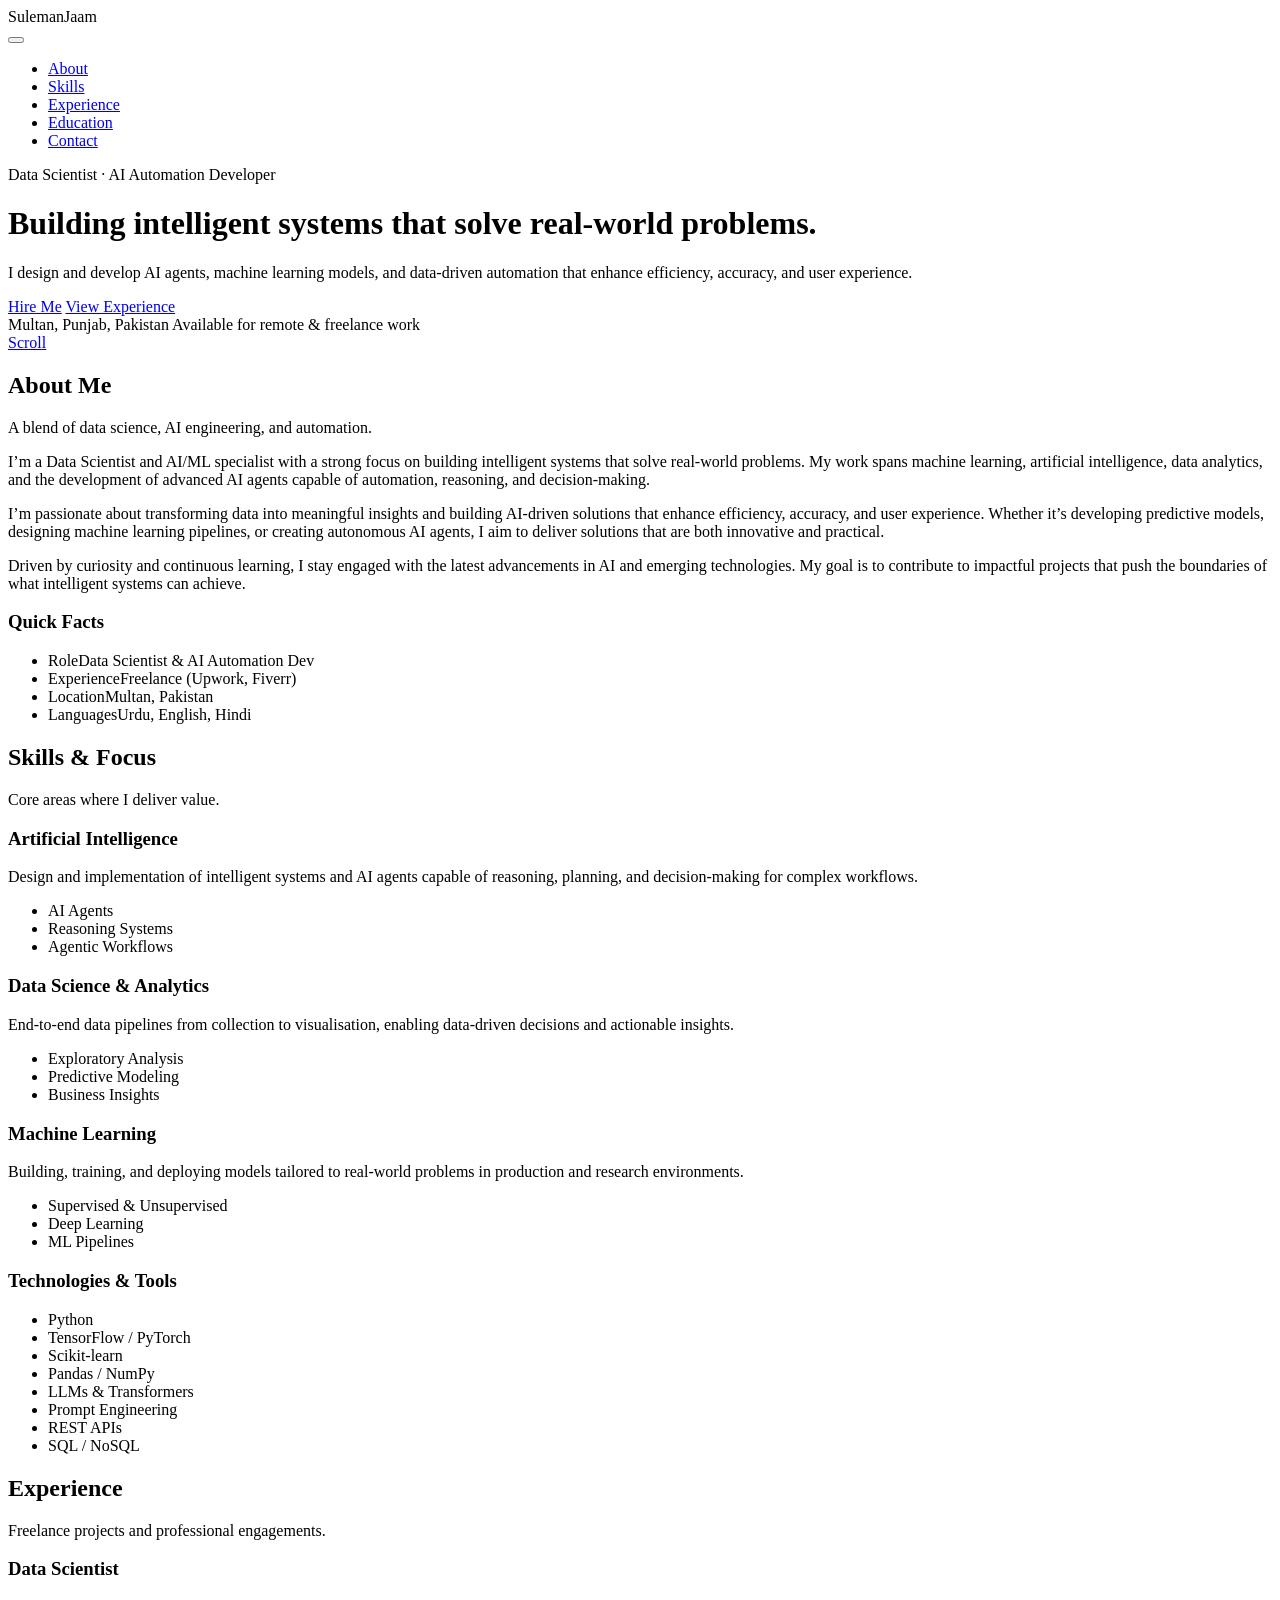
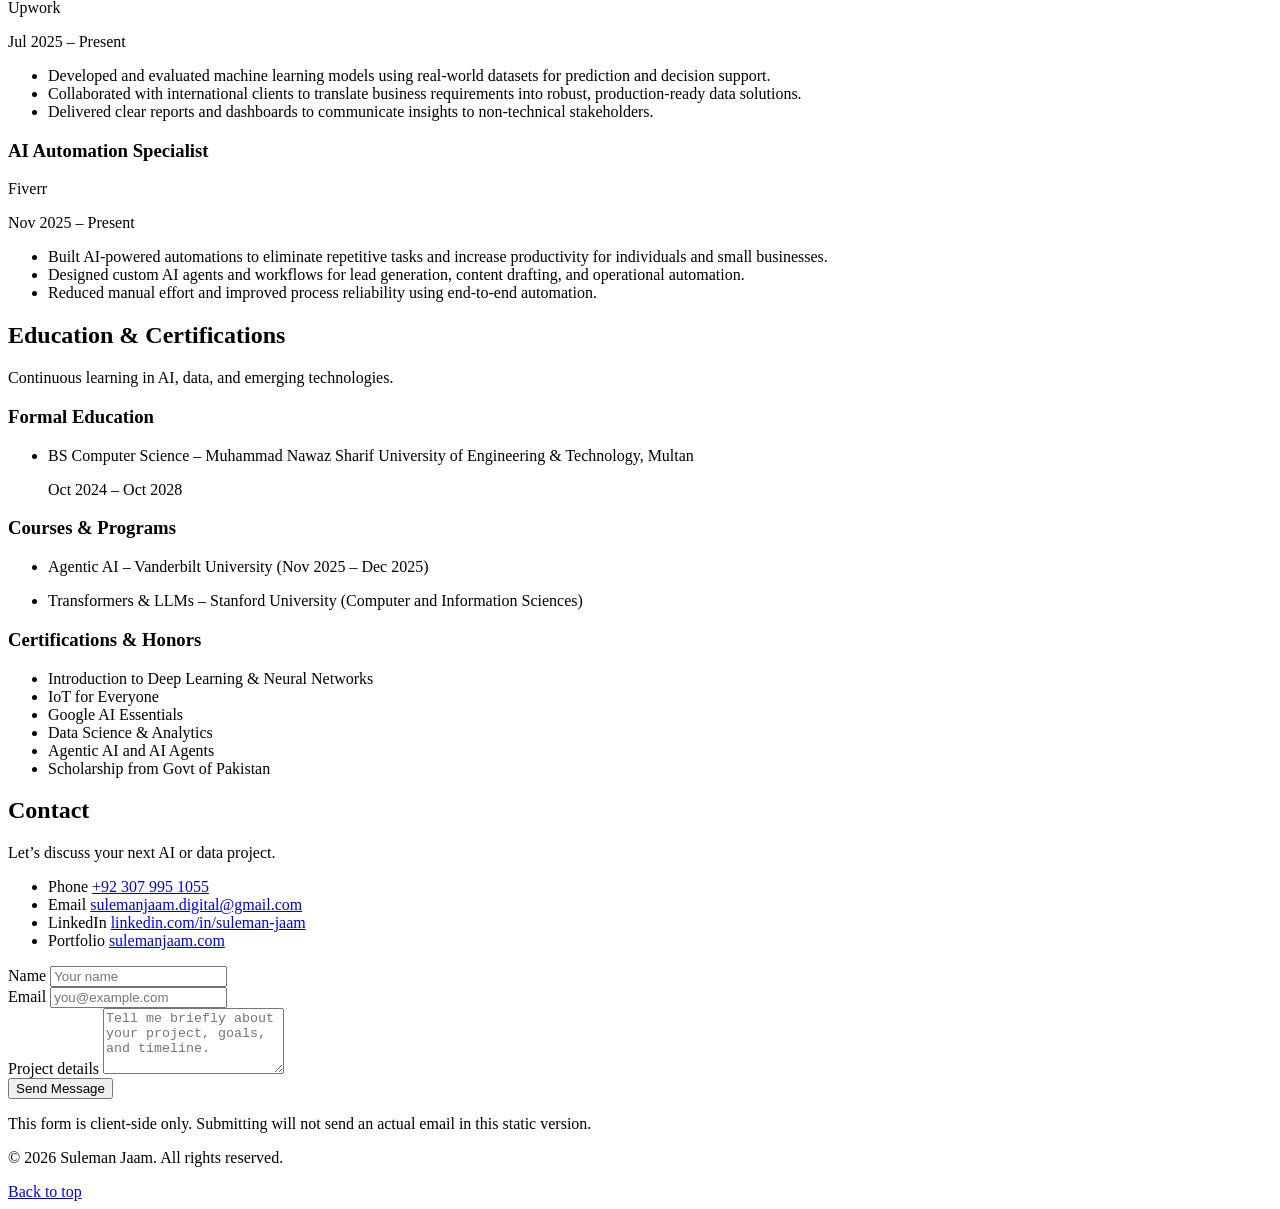
==== index.html @ c155a5aa "Add files via upload" ====
<!DOCTYPE html>
<html lang="en">
  <head>
    <meta charset="UTF-8" />
    <meta name="viewport" content="width=device-width, initial-scale=1" />
    <title>Suleman Jaam | Data Scientist & AI Automation Developer</title>
    <meta
      name="description"
      content="Portfolio of Suleman Jaam — Data Scientist and AI Automation Developer specialising in AI agents, machine learning, and data science solutions."
    />
    <link rel="stylesheet" href="style.css" />
  </head>
  <body>
    <header class="hero" id="top">
      <nav class="nav">
        <div class="nav__brand">Suleman<span>Jaam</span></div>
        <button class="nav__toggle" aria-label="Toggle navigation">
          <span></span>
          <span></span>
        </button>
        <ul class="nav__links">
          <li><a href="#about">About</a></li>
          <li><a href="#skills">Skills</a></li>
          <li><a href="#experience">Experience</a></li>
          <li><a href="#education">Education</a></li>
          <li><a href="#contact">Contact</a></li>
        </ul>
      </nav>
      <div class="hero__content">
        <div>
          <p class="hero__eyebrow">Data Scientist · AI Automation Developer</p>
          <h1>Building intelligent systems that solve real-world problems.</h1>
          <p class="hero__subtitle">
            I design and develop AI agents, machine learning models, and data-driven
            automation that enhance efficiency, accuracy, and user experience.
          </p>
          <div class="hero__actions">
            <a href="#contact" class="btn btn--primary">Hire Me</a>
            <a href="#experience" class="btn btn--ghost">View Experience</a>
          </div>
          <div class="hero__meta">
            <span>Multan, Punjab, Pakistan</span>
            <span>Available for remote & freelance work</span>
          </div>
        </div>
      </div>
      <a href="#about" class="hero__scroll">Scroll</a>
    </header>

    <main>
      <section id="about" class="section section--alt">
        <div class="section__header">
          <h2>About Me</h2>
          <p>A blend of data science, AI engineering, and automation.</p>
        </div>
        <div class="grid grid--2">
          <div>
            <p>
              I’m a Data Scientist and AI/ML specialist with a strong focus on building
              intelligent systems that solve real-world problems. My work spans machine
              learning, artificial intelligence, data analytics, and the development of
              advanced AI agents capable of automation, reasoning, and decision-making.
            </p>
            <p>
              I’m passionate about transforming data into meaningful insights and
              building AI-driven solutions that enhance efficiency, accuracy, and user
              experience. Whether it’s developing predictive models, designing machine
              learning pipelines, or creating autonomous AI agents, I aim to deliver
              solutions that are both innovative and practical.
            </p>
            <p>
              Driven by curiosity and continuous learning, I stay engaged with the latest
              advancements in AI and emerging technologies. My goal is to contribute to
              impactful projects that push the boundaries of what intelligent systems can
              achieve.
            </p>
          </div>
          <aside class="card card--stats">
            <h3>Quick Facts</h3>
            <ul>
              <li><span>Role</span><span>Data Scientist & AI Automation Dev</span></li>
              <li><span>Experience</span><span>Freelance (Upwork, Fiverr)</span></li>
              <li><span>Location</span><span>Multan, Pakistan</span></li>
              <li><span>Languages</span><span>Urdu, English, Hindi</span></li>
            </ul>
          </aside>
        </div>
      </section>

      <section id="skills" class="section">
        <div class="section__header">
          <h2>Skills & Focus</h2>
          <p>Core areas where I deliver value.</p>
        </div>
        <div class="grid grid--3">
          <article class="card">
            <h3>Artificial Intelligence</h3>
            <p>
              Design and implementation of intelligent systems and AI agents capable of
              reasoning, planning, and decision-making for complex workflows.
            </p>
            <ul class="pill-list">
              <li>AI Agents</li>
              <li>Reasoning Systems</li>
              <li>Agentic Workflows</li>
            </ul>
          </article>
          <article class="card">
            <h3>Data Science & Analytics</h3>
            <p>
              End-to-end data pipelines from collection to visualisation, enabling
              data-driven decisions and actionable insights.
            </p>
            <ul class="pill-list">
              <li>Exploratory Analysis</li>
              <li>Predictive Modeling</li>
              <li>Business Insights</li>
            </ul>
          </article>
          <article class="card">
            <h3>Machine Learning</h3>
            <p>
              Building, training, and deploying models tailored to real-world problems in
              production and research environments.
            </p>
            <ul class="pill-list">
              <li>Supervised & Unsupervised</li>
              <li>Deep Learning</li>
              <li>ML Pipelines</li>
            </ul>
          </article>
        </div>
        <div class="section__sub">
          <h3>Technologies & Tools</h3>
          <ul class="tag-list">
            <li>Python</li>
            <li>TensorFlow / PyTorch</li>
            <li>Scikit-learn</li>
            <li>Pandas / NumPy</li>
            <li>LLMs & Transformers</li>
            <li>Prompt Engineering</li>
            <li>REST APIs</li>
            <li>SQL / NoSQL</li>
          </ul>
        </div>
      </section>

      <section id="experience" class="section section--alt">
        <div class="section__header">
          <h2>Experience</h2>
          <p>Freelance projects and professional engagements.</p>
        </div>
        <div class="timeline">
          <article class="timeline__item">
            <div class="timeline__meta">
              <h3>Data Scientist</h3>
              <p class="timeline__company">Upwork</p>
              <p class="timeline__date">Jul 2025 – Present</p>
            </div>
            <div class="timeline__content">
              <ul>
                <li>
                  Developed and evaluated machine learning models using real-world
                  datasets for prediction and decision support.
                </li>
                <li>
                  Collaborated with international clients to translate business
                  requirements into robust, production-ready data solutions.
                </li>
                <li>
                  Delivered clear reports and dashboards to communicate insights to
                  non-technical stakeholders.
                </li>
              </ul>
            </div>
          </article>
          <article class="timeline__item">
            <div class="timeline__meta">
              <h3>AI Automation Specialist</h3>
              <p class="timeline__company">Fiverr</p>
              <p class="timeline__date">Nov 2025 – Present</p>
            </div>
            <div class="timeline__content">
              <ul>
                <li>
                  Built AI-powered automations to eliminate repetitive tasks and increase
                  productivity for individuals and small businesses.
                </li>
                <li>
                  Designed custom AI agents and workflows for lead generation, content
                  drafting, and operational automation.
                </li>
                <li>
                  Reduced manual effort and improved process reliability using end-to-end
                  automation.
                </li>
              </ul>
            </div>
          </article>
        </div>
      </section>

      <section id="education" class="section">
        <div class="section__header">
          <h2>Education & Certifications</h2>
          <p>Continuous learning in AI, data, and emerging technologies.</p>
        </div>
        <div class="grid grid--2">
          <div>
            <h3>Formal Education</h3>
            <ul class="timeline timeline--simple">
              <li>
                <div class="timeline__meta">
                  <p class="timeline__title">
                    BS Computer Science – Muhammad Nawaz Sharif University of
                    Engineering & Technology, Multan
                  </p>
                  <p class="timeline__date">Oct 2024 – Oct 2028</p>
                </div>
              </li>
            </ul>
          </div>
          <div>
            <h3>Courses & Programs</h3>
            <ul class="timeline timeline--simple">
              <li>
                <div class="timeline__meta">
                  <p class="timeline__title">
                    Agentic AI – Vanderbilt University (Nov 2025 – Dec 2025)
                  </p>
                </div>
              </li>
              <li>
                <div class="timeline__meta">
                  <p class="timeline__title">
                    Transformers & LLMs – Stanford University (Computer and Information
                    Sciences)
                  </p>
                </div>
              </li>
            </ul>
          </div>
        </div>
        <div class="section__sub">
          <h3>Certifications & Honors</h3>
          <ul class="badge-list">
            <li>Introduction to Deep Learning & Neural Networks</li>
            <li>IoT for Everyone</li>
            <li>Google AI Essentials</li>
            <li>Data Science & Analytics</li>
            <li>Agentic AI and AI Agents</li>
            <li>Scholarship from Govt of Pakistan</li>
          </ul>
        </div>
      </section>

      <section id="contact" class="section section--alt">
        <div class="section__header">
          <h2>Contact</h2>
          <p>Let’s discuss your next AI or data project.</p>
        </div>
        <div class="grid grid--2 contact">
          <div>
            <ul class="contact__list">
              <li>
                <span>Phone</span>
                <a href="tel:+923079951055">+92 307 995 1055</a>
              </li>
              <li>
                <span>Email</span>
                <a href="mailto:sulemanjaam.digital@gmail.com"
                  >sulemanjaam.digital@gmail.com</a
                >
              </li>
              <li>
                <span>LinkedIn</span>
                <a
                  href="https://www.linkedin.com/in/suleman-jaam"
                  target="_blank"
                  rel="noreferrer"
                  >linkedin.com/in/suleman-jaam</a
                >
              </li>
              <li>
                <span>Portfolio</span>
                <a
                  href="https://sulemanjaam.com"
                  target="_blank"
                  rel="noreferrer"
                  >sulemanjaam.com</a
                >
              </li>
            </ul>
          </div>
          <form class="contact__form" id="contact-form">
            <div class="field">
              <label for="name">Name</label>
              <input id="name" name="name" type="text" placeholder="Your name" required />
            </div>
            <div class="field">
              <label for="email">Email</label>
              <input
                id="email"
                name="email"
                type="email"
                placeholder="you@example.com"
                required
              />
            </div>
            <div class="field">
              <label for="message">Project details</label>
              <textarea
                id="message"
                name="message"
                rows="4"
                placeholder="Tell me briefly about your project, goals, and timeline."
                required
              ></textarea>
            </div>
            <button type="submit" class="btn btn--primary btn--full">
              Send Message
            </button>
            <p class="form__note">
              This form is client-side only. Submitting will not send an actual email in
              this static version.
            </p>
            <p class="form__status" id="form-status" aria-live="polite"></p>
          </form>
        </div>
      </section>
    </main>

    <footer class="footer">
      <p>© <span id="year"></span> Suleman Jaam. All rights reserved.</p>
      <a href="#top">Back to top</a>
    </footer>

    <script src="script.js"></script>
  </body>
</html>
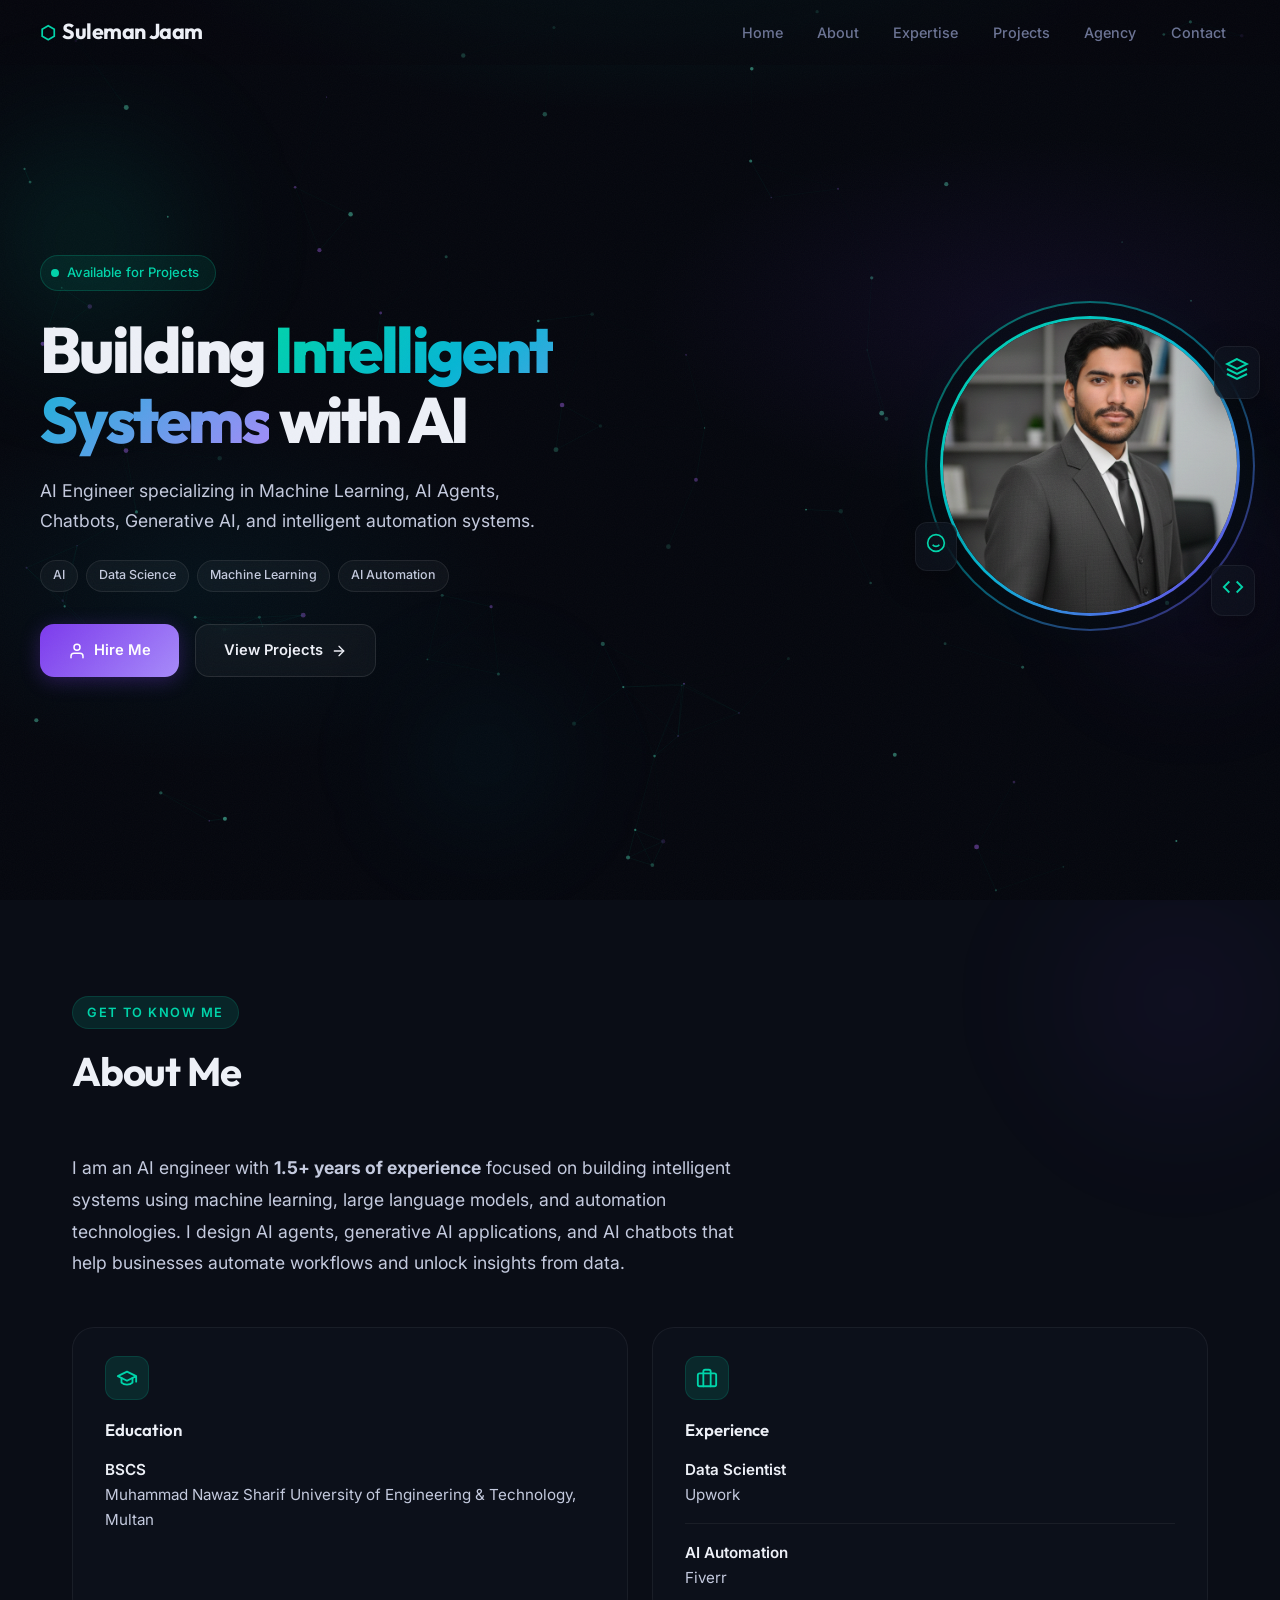
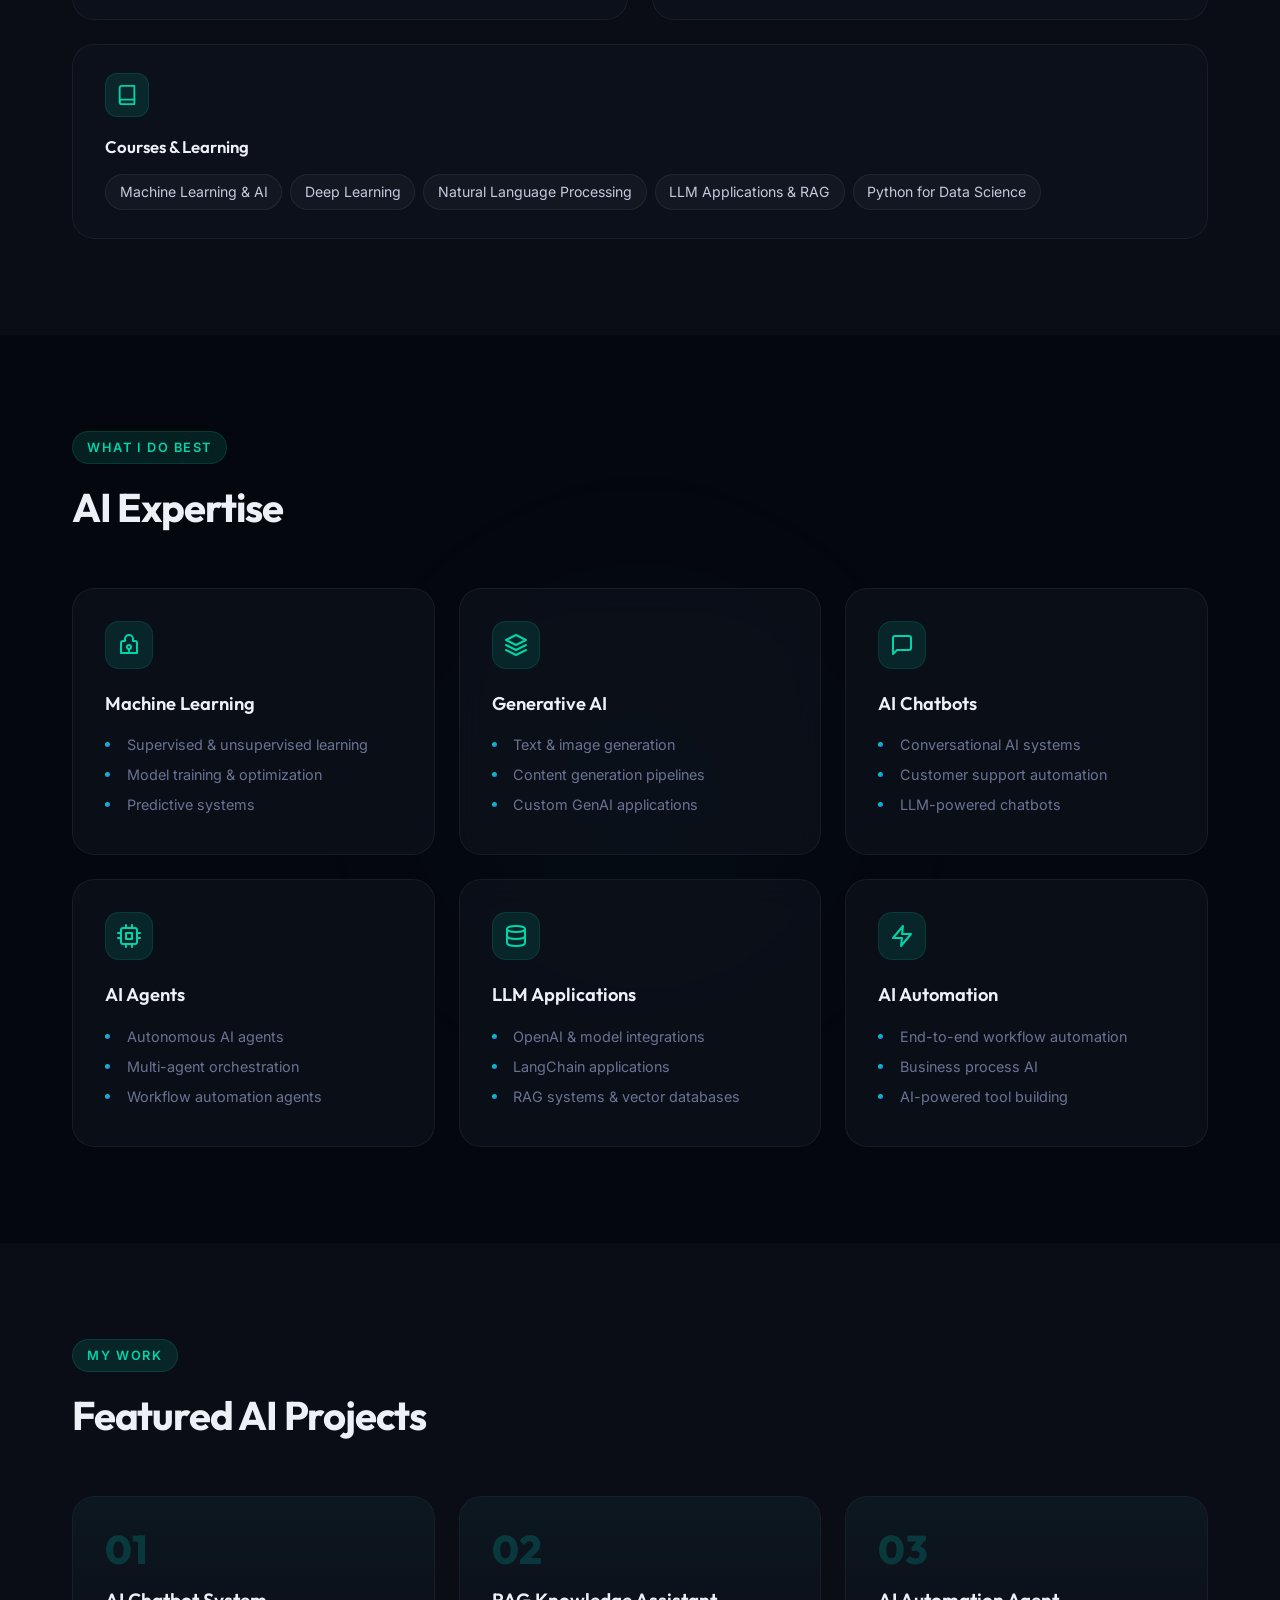
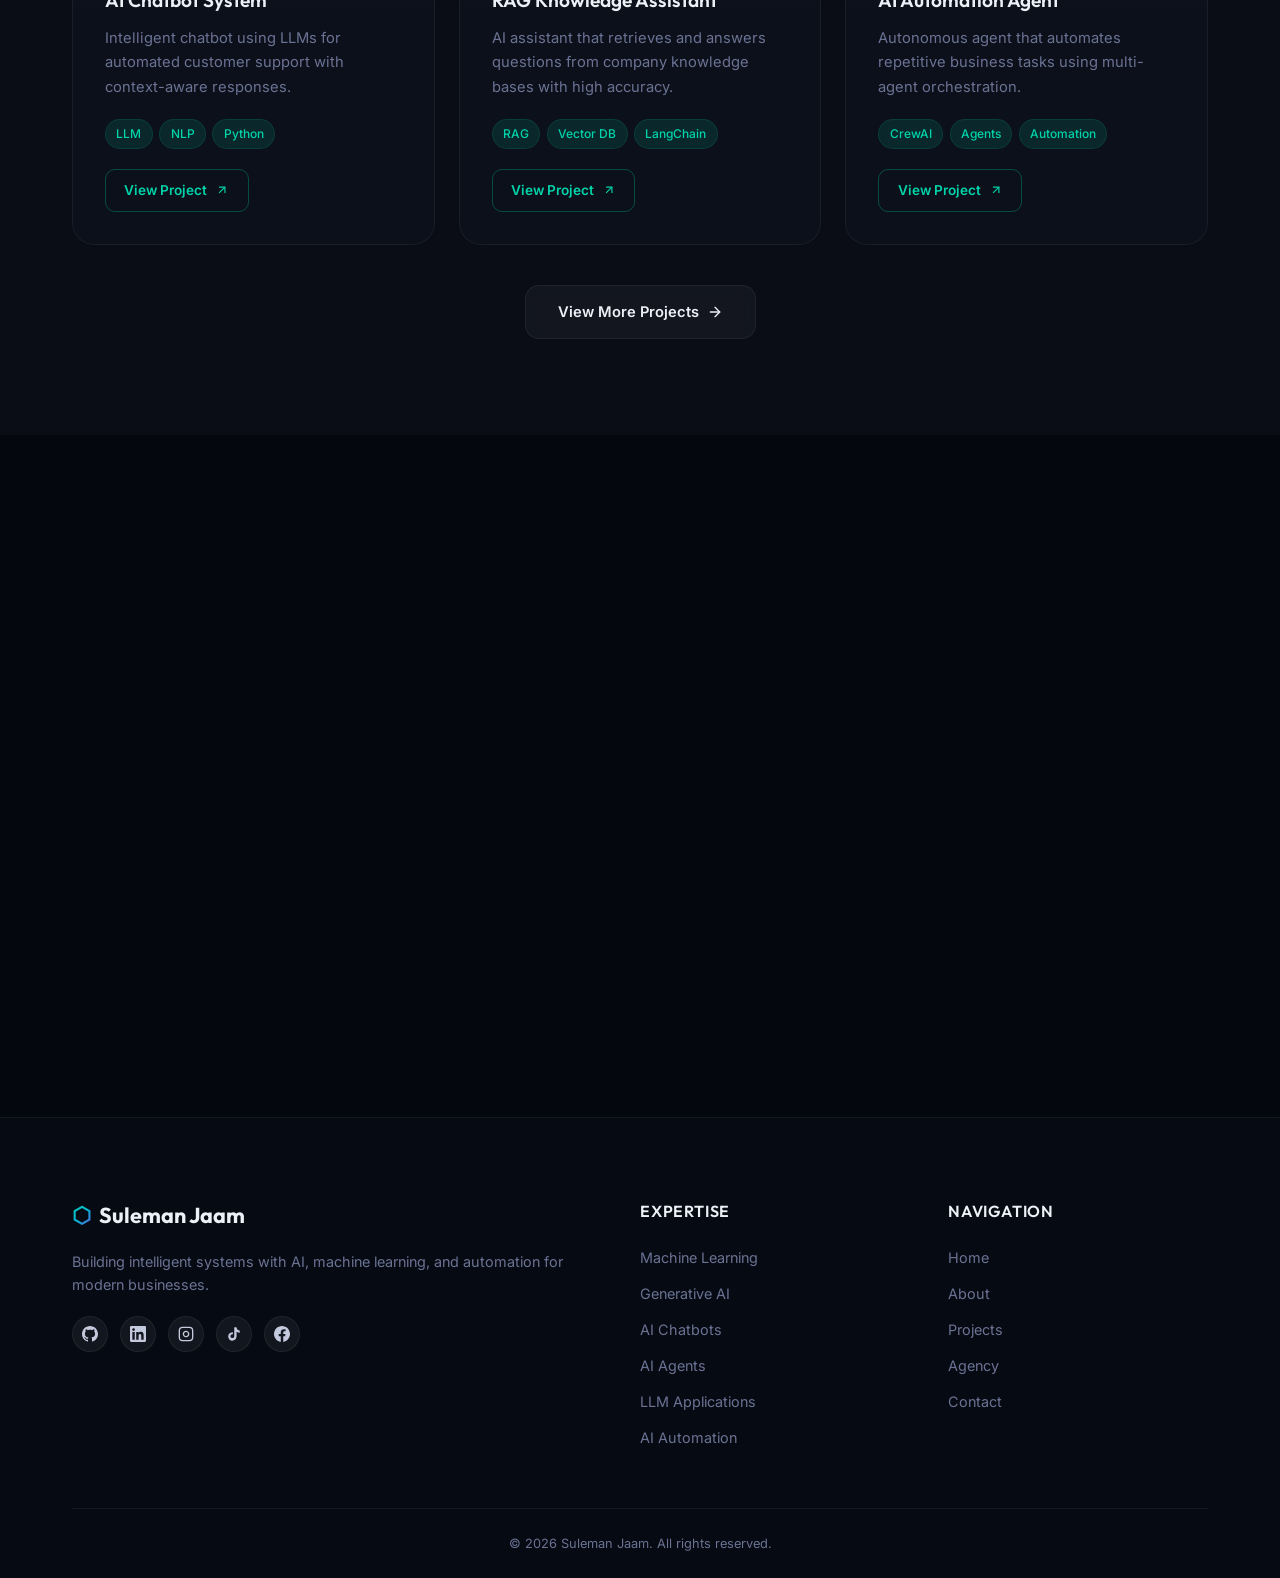
==== commit 207d2bc8: "Replace old repo code with new portfolio project" ====
--- a/index.html
+++ b/index.html
@@ -1,341 +1,514 @@
-<!DOCTYPE html>
-<html lang="en">
-  <head>
-    <meta charset="UTF-8" />
-    <meta name="viewport" content="width=device-width, initial-scale=1" />
-    <title>Suleman Jaam | Data Scientist & AI Automation Developer</title>
-    <meta
-      name="description"
-      content="Portfolio of Suleman Jaam — Data Scientist and AI Automation Developer specialising in AI agents, machine learning, and data science solutions."
-    />
-    <link rel="stylesheet" href="style.css" />
-  </head>
-  <body>
-    <header class="hero" id="top">
-      <nav class="nav">
-        <div class="nav__brand">Suleman<span>Jaam</span></div>
-        <button class="nav__toggle" aria-label="Toggle navigation">
-          <span></span>
-          <span></span>
-        </button>
-        <ul class="nav__links">
-          <li><a href="#about">About</a></li>
-          <li><a href="#skills">Skills</a></li>
-          <li><a href="#experience">Experience</a></li>
-          <li><a href="#education">Education</a></li>
-          <li><a href="#contact">Contact</a></li>
-        </ul>
-      </nav>
-      <div class="hero__content">
-        <div>
-          <p class="hero__eyebrow">Data Scientist · AI Automation Developer</p>
-          <h1>Building intelligent systems that solve real-world problems.</h1>
-          <p class="hero__subtitle">
-            I design and develop AI agents, machine learning models, and data-driven
-            automation that enhance efficiency, accuracy, and user experience.
-          </p>
-          <div class="hero__actions">
-            <a href="#contact" class="btn btn--primary">Hire Me</a>
-            <a href="#experience" class="btn btn--ghost">View Experience</a>
-          </div>
-          <div class="hero__meta">
-            <span>Multan, Punjab, Pakistan</span>
-            <span>Available for remote & freelance work</span>
-          </div>
-        </div>
-      </div>
-      <a href="#about" class="hero__scroll">Scroll</a>
-    </header>
-
-    <main>
-      <section id="about" class="section section--alt">
-        <div class="section__header">
-          <h2>About Me</h2>
-          <p>A blend of data science, AI engineering, and automation.</p>
-        </div>
-        <div class="grid grid--2">
-          <div>
-            <p>
-              I’m a Data Scientist and AI/ML specialist with a strong focus on building
-              intelligent systems that solve real-world problems. My work spans machine
-              learning, artificial intelligence, data analytics, and the development of
-              advanced AI agents capable of automation, reasoning, and decision-making.
-            </p>
-            <p>
-              I’m passionate about transforming data into meaningful insights and
-              building AI-driven solutions that enhance efficiency, accuracy, and user
-              experience. Whether it’s developing predictive models, designing machine
-              learning pipelines, or creating autonomous AI agents, I aim to deliver
-              solutions that are both innovative and practical.
-            </p>
-            <p>
-              Driven by curiosity and continuous learning, I stay engaged with the latest
-              advancements in AI and emerging technologies. My goal is to contribute to
-              impactful projects that push the boundaries of what intelligent systems can
-              achieve.
-            </p>
-          </div>
-          <aside class="card card--stats">
-            <h3>Quick Facts</h3>
-            <ul>
-              <li><span>Role</span><span>Data Scientist & AI Automation Dev</span></li>
-              <li><span>Experience</span><span>Freelance (Upwork, Fiverr)</span></li>
-              <li><span>Location</span><span>Multan, Pakistan</span></li>
-              <li><span>Languages</span><span>Urdu, English, Hindi</span></li>
-            </ul>
-          </aside>
-        </div>
-      </section>
-
-      <section id="skills" class="section">
-        <div class="section__header">
-          <h2>Skills & Focus</h2>
-          <p>Core areas where I deliver value.</p>
-        </div>
-        <div class="grid grid--3">
-          <article class="card">
-            <h3>Artificial Intelligence</h3>
-            <p>
-              Design and implementation of intelligent systems and AI agents capable of
-              reasoning, planning, and decision-making for complex workflows.
-            </p>
-            <ul class="pill-list">
-              <li>AI Agents</li>
-              <li>Reasoning Systems</li>
-              <li>Agentic Workflows</li>
-            </ul>
-          </article>
-          <article class="card">
-            <h3>Data Science & Analytics</h3>
-            <p>
-              End-to-end data pipelines from collection to visualisation, enabling
-              data-driven decisions and actionable insights.
-            </p>
-            <ul class="pill-list">
-              <li>Exploratory Analysis</li>
-              <li>Predictive Modeling</li>
-              <li>Business Insights</li>
-            </ul>
-          </article>
-          <article class="card">
-            <h3>Machine Learning</h3>
-            <p>
-              Building, training, and deploying models tailored to real-world problems in
-              production and research environments.
-            </p>
-            <ul class="pill-list">
-              <li>Supervised & Unsupervised</li>
-              <li>Deep Learning</li>
-              <li>ML Pipelines</li>
-            </ul>
-          </article>
-        </div>
-        <div class="section__sub">
-          <h3>Technologies & Tools</h3>
-          <ul class="tag-list">
-            <li>Python</li>
-            <li>TensorFlow / PyTorch</li>
-            <li>Scikit-learn</li>
-            <li>Pandas / NumPy</li>
-            <li>LLMs & Transformers</li>
-            <li>Prompt Engineering</li>
-            <li>REST APIs</li>
-            <li>SQL / NoSQL</li>
-          </ul>
-        </div>
-      </section>
-
-      <section id="experience" class="section section--alt">
-        <div class="section__header">
-          <h2>Experience</h2>
-          <p>Freelance projects and professional engagements.</p>
-        </div>
-        <div class="timeline">
-          <article class="timeline__item">
-            <div class="timeline__meta">
-              <h3>Data Scientist</h3>
-              <p class="timeline__company">Upwork</p>
-              <p class="timeline__date">Jul 2025 – Present</p>
-            </div>
-            <div class="timeline__content">
-              <ul>
-                <li>
-                  Developed and evaluated machine learning models using real-world
-                  datasets for prediction and decision support.
-                </li>
-                <li>
-                  Collaborated with international clients to translate business
-                  requirements into robust, production-ready data solutions.
-                </li>
-                <li>
-                  Delivered clear reports and dashboards to communicate insights to
-                  non-technical stakeholders.
-                </li>
-              </ul>
-            </div>
-          </article>
-          <article class="timeline__item">
-            <div class="timeline__meta">
-              <h3>AI Automation Specialist</h3>
-              <p class="timeline__company">Fiverr</p>
-              <p class="timeline__date">Nov 2025 – Present</p>
-            </div>
-            <div class="timeline__content">
-              <ul>
-                <li>
-                  Built AI-powered automations to eliminate repetitive tasks and increase
-                  productivity for individuals and small businesses.
-                </li>
-                <li>
-                  Designed custom AI agents and workflows for lead generation, content
-                  drafting, and operational automation.
-                </li>
-                <li>
-                  Reduced manual effort and improved process reliability using end-to-end
-                  automation.
-                </li>
-              </ul>
-            </div>
-          </article>
-        </div>
-      </section>
-
-      <section id="education" class="section">
-        <div class="section__header">
-          <h2>Education & Certifications</h2>
-          <p>Continuous learning in AI, data, and emerging technologies.</p>
-        </div>
-        <div class="grid grid--2">
-          <div>
-            <h3>Formal Education</h3>
-            <ul class="timeline timeline--simple">
-              <li>
-                <div class="timeline__meta">
-                  <p class="timeline__title">
-                    BS Computer Science – Muhammad Nawaz Sharif University of
-                    Engineering & Technology, Multan
-                  </p>
-                  <p class="timeline__date">Oct 2024 – Oct 2028</p>
-                </div>
-              </li>
-            </ul>
-          </div>
-          <div>
-            <h3>Courses & Programs</h3>
-            <ul class="timeline timeline--simple">
-              <li>
-                <div class="timeline__meta">
-                  <p class="timeline__title">
-                    Agentic AI – Vanderbilt University (Nov 2025 – Dec 2025)
-                  </p>
-                </div>
-              </li>
-              <li>
-                <div class="timeline__meta">
-                  <p class="timeline__title">
-                    Transformers & LLMs – Stanford University (Computer and Information
-                    Sciences)
-                  </p>
-                </div>
-              </li>
-            </ul>
-          </div>
-        </div>
-        <div class="section__sub">
-          <h3>Certifications & Honors</h3>
-          <ul class="badge-list">
-            <li>Introduction to Deep Learning & Neural Networks</li>
-            <li>IoT for Everyone</li>
-            <li>Google AI Essentials</li>
-            <li>Data Science & Analytics</li>
-            <li>Agentic AI and AI Agents</li>
-            <li>Scholarship from Govt of Pakistan</li>
-          </ul>
-        </div>
-      </section>
-
-      <section id="contact" class="section section--alt">
-        <div class="section__header">
-          <h2>Contact</h2>
-          <p>Let’s discuss your next AI or data project.</p>
-        </div>
-        <div class="grid grid--2 contact">
-          <div>
-            <ul class="contact__list">
-              <li>
-                <span>Phone</span>
-                <a href="tel:+923079951055">+92 307 995 1055</a>
-              </li>
-              <li>
-                <span>Email</span>
-                <a href="mailto:sulemanjaam.digital@gmail.com"
-                  >sulemanjaam.digital@gmail.com</a
-                >
-              </li>
-              <li>
-                <span>LinkedIn</span>
-                <a
-                  href="https://www.linkedin.com/in/suleman-jaam"
-                  target="_blank"
-                  rel="noreferrer"
-                  >linkedin.com/in/suleman-jaam</a
-                >
-              </li>
-              <li>
-                <span>Portfolio</span>
-                <a
-                  href="https://sulemanjaam.com"
-                  target="_blank"
-                  rel="noreferrer"
-                  >sulemanjaam.com</a
-                >
-              </li>
-            </ul>
-          </div>
-          <form class="contact__form" id="contact-form">
-            <div class="field">
-              <label for="name">Name</label>
-              <input id="name" name="name" type="text" placeholder="Your name" required />
-            </div>
-            <div class="field">
-              <label for="email">Email</label>
-              <input
-                id="email"
-                name="email"
-                type="email"
-                placeholder="you@example.com"
-                required
-              />
-            </div>
-            <div class="field">
-              <label for="message">Project details</label>
-              <textarea
-                id="message"
-                name="message"
-                rows="4"
-                placeholder="Tell me briefly about your project, goals, and timeline."
-                required
-              ></textarea>
-            </div>
-            <button type="submit" class="btn btn--primary btn--full">
-              Send Message
-            </button>
-            <p class="form__note">
-              This form is client-side only. Submitting will not send an actual email in
-              this static version.
-            </p>
-            <p class="form__status" id="form-status" aria-live="polite"></p>
-          </form>
-        </div>
-      </section>
-    </main>
-
-    <footer class="footer">
-      <p>© <span id="year"></span> Suleman Jaam. All rights reserved.</p>
-      <a href="#top">Back to top</a>
-    </footer>
-
-    <script src="script.js"></script>
-  </body>
-</html>
-
+<!DOCTYPE html>
+<html lang="en">
+
+<head>
+  <meta charset="UTF-8">
+  <meta name="viewport" content="width=device-width, initial-scale=1.0">
+  <meta name="description"
+    content="Suleman Jaam - AI Engineer | Machine Learning Developer | Intelligent Systems Builder. Building intelligent systems with AI.">
+  <title>Suleman Jaam </title>
+  <link rel="stylesheet" href="style.css">
+  <link rel="preconnect" href="https://fonts.googleapis.com">
+  <link rel="preconnect" href="https://fonts.gstatic.com" crossorigin>
+  <link
+    href="https://fonts.googleapis.com/css2?family=Inter:wght@400;500;600;700;800&family=Outfit:wght@400;500;600;700;800&display=swap"
+    rel="stylesheet">
+</head>
+
+<body>
+
+  <!-- NOISE OVERLAY -->
+  <div class="noise-overlay" aria-hidden="true"></div>
+
+  <!-- NAVBAR -->
+  <header class="navbar" id="navbar">
+    <nav class="nav-container">
+      <a href="/" class="nav-logo">
+        <span class="logo-icon">⬡</span>
+        Suleman Jaam
+      </a>
+      <button class="nav-toggle" id="navToggle" aria-label="Toggle menu">
+        <span></span>
+        <span></span>
+        <span></span>
+      </button>
+      <ul class="nav-links" id="navLinks">
+        <li><a href="/#home" class="nav-link active">Home</a></li>
+        <li><a href="/#about" class="nav-link">About</a></li>
+        <li><a href="/#ai-expertise" class="nav-link">Expertise</a></li>
+        <li><a href="/projects" class="nav-link">Projects</a></li>
+        <li><a href="/agency" class="nav-link">Agency</a></li>
+        <li><a href="/contact" class="nav-link">Contact</a></li>
+      </ul>
+    </nav>
+  </header>
+
+  <main>
+    <!-- HERO SECTION -->
+    <section class="hero" id="home">
+      <canvas id="heroCanvas" class="hero-canvas" aria-hidden="true"></canvas>
+      <div class="hero-bg" aria-hidden="true"></div>
+
+      <!-- Floating orbs -->
+      <div class="floating-orb orb-1" aria-hidden="true"></div>
+      <div class="floating-orb orb-2" aria-hidden="true"></div>
+      <div class="floating-orb orb-3" aria-hidden="true"></div>
+
+      <div class="hero-container">
+        <div class="hero-content">
+          <div class="hero-badge" data-reveal>
+            <span class="badge-dot"></span>
+            Available for Projects
+          </div>
+          <h1 class="hero-headline" data-reveal>
+            Building <span class="gradient-text">Intelligent Systems</span> with AI
+          </h1>
+          <p class="hero-subheadline" data-reveal>AI Engineer specializing in Machine Learning, AI Agents, Chatbots,
+            Generative AI, and intelligent automation systems.</p>
+
+          <!-- Tech stack badges -->
+          <div class="tech-badges" data-reveal>
+            <span class="tech-badge">AI</span>
+            <span class="tech-badge">Data Science</span>
+            <span class="tech-badge">Machine Learning</span>
+            <span class="tech-badge">AI Automation</span>
+          </div>
+
+          <div class="hero-buttons" data-reveal>
+            <a href="/contact" class="btn btn-hire">
+              <svg width="18" height="18" viewBox="0 0 24 24" fill="none" stroke="currentColor" stroke-width="2"
+                stroke-linecap="round" stroke-linejoin="round">
+                <path d="M20 21v-2a4 4 0 0 0-4-4H8a4 4 0 0 0-4 4v2"></path>
+                <circle cx="12" cy="7" r="4"></circle>
+              </svg>
+              Hire Me
+            </a>
+
+            <a href="#projects" class="btn btn-secondary">
+              View Projects
+              <svg width="16" height="16" viewBox="0 0 24 24" fill="none" stroke="currentColor" stroke-width="2"
+                stroke-linecap="round" stroke-linejoin="round">
+                <line x1="5" y1="12" x2="19" y2="12"></line>
+                <polyline points="12 5 19 12 12 19"></polyline>
+              </svg>
+            </a>
+          </div>
+        </div>
+        <div class="hero-image-wrap" data-reveal>
+          <div class="hero-image-ring" aria-hidden="true"></div>
+          <div class="hero-image-glow" aria-hidden="true"></div>
+          <img src="images/suleman.jpg" alt="Suleman Jaam" class="hero-image">
+          <!-- Floating 3D elements around image -->
+          <div class="float-element float-el-1" aria-hidden="true">
+            <svg width="24" height="24" viewBox="0 0 24 24" fill="none" stroke="currentColor" stroke-width="2">
+              <path d="M12 2L2 7l10 5 10-5-10-5z"></path>
+              <path d="M2 17l10 5 10-5"></path>
+              <path d="M2 12l10 5 10-5"></path>
+            </svg>
+          </div>
+          <div class="float-element float-el-2" aria-hidden="true">
+            <svg width="20" height="20" viewBox="0 0 24 24" fill="none" stroke="currentColor" stroke-width="2">
+              <circle cx="12" cy="12" r="10"></circle>
+              <path d="M8 14s1.5 2 4 2 4-2 4-2"></path>
+              <line x1="9" y1="9" x2="9.01" y2="9"></line>
+              <line x1="15" y1="9" x2="15.01" y2="9"></line>
+            </svg>
+          </div>
+          <div class="float-element float-el-3" aria-hidden="true">
+            <svg width="22" height="22" viewBox="0 0 24 24" fill="none" stroke="currentColor" stroke-width="2">
+              <polyline points="16 18 22 12 16 6"></polyline>
+              <polyline points="8 6 2 12 8 18"></polyline>
+            </svg>
+          </div>
+        </div>
+      </div>
+    </section>
+
+    <!-- ABOUT SECTION -->
+    <section class="about" id="about">
+      <div class="container">
+        <div class="section-header" data-reveal>
+          <span class="section-tag">Get to Know Me</span>
+          <h2 class="section-title">About Me</h2>
+        </div>
+        <p class="about-intro" data-reveal>I am an AI engineer with <strong>1.5+ years of experience</strong> focused on
+          building intelligent systems using machine learning, large language models, and automation technologies. I
+          design AI agents, generative AI applications, and AI chatbots that help businesses automate workflows and
+          unlock insights from data.</p>
+
+        <div class="about-grid">
+          <div class="about-card card-3d" data-reveal>
+            <div class="card-3d-inner">
+              <div class="about-card__icon-wrap">
+                <svg width="22" height="22" viewBox="0 0 24 24" fill="none" stroke="currentColor" stroke-width="2"
+                  stroke-linecap="round" stroke-linejoin="round">
+                  <path d="M22 10v6M2 10l10-5 10 5-10 5z"></path>
+                  <path d="M6 12v5c3 3 9 3 12 0v-5"></path>
+                </svg>
+              </div>
+              <h3 class="about-card__title">Education</h3>
+              <div class="about-card__content">
+                <p class="about-item">
+                  <strong>BSCS</strong><br>
+                  Muhammad Nawaz Sharif University of Engineering & Technology, Multan
+                </p>
+              </div>
+            </div>
+          </div>
+
+          <div class="about-card card-3d" data-reveal>
+            <div class="card-3d-inner">
+              <div class="about-card__icon-wrap">
+                <svg width="22" height="22" viewBox="0 0 24 24" fill="none" stroke="currentColor" stroke-width="2"
+                  stroke-linecap="round" stroke-linejoin="round">
+                  <rect x="2" y="7" width="20" height="14" rx="2" ry="2"></rect>
+                  <path d="M16 21V5a2 2 0 0 0-2-2h-4a2 2 0 0 0-2 2v16"></path>
+                </svg>
+              </div>
+              <h3 class="about-card__title">Experience</h3>
+              <div class="about-card__content">
+                <p class="about-item">
+                  <strong>Data Scientist</strong><br>
+                  Upwork
+                </p>
+                <p class="about-item">
+                  <strong>AI Automation</strong><br>
+                  Fiverr
+                </p>
+              </div>
+            </div>
+          </div>
+
+          <div class="about-card about-card--wide card-3d" data-reveal>
+            <div class="card-3d-inner">
+              <div class="about-card__icon-wrap">
+                <svg width="22" height="22" viewBox="0 0 24 24" fill="none" stroke="currentColor" stroke-width="2"
+                  stroke-linecap="round" stroke-linejoin="round">
+                  <path d="M4 19.5A2.5 2.5 0 0 1 6.5 17H20"></path>
+                  <path d="M6.5 2H20v20H6.5A2.5 2.5 0 0 1 4 19.5v-15A2.5 2.5 0 0 1 6.5 2z"></path>
+                </svg>
+              </div>
+              <h3 class="about-card__title">Courses & Learning</h3>
+              <ul class="about-card__list">
+                <li>Machine Learning & AI</li>
+                <li>Deep Learning</li>
+                <li>Natural Language Processing</li>
+                <li>LLM Applications & RAG</li>
+                <li>Python for Data Science</li>
+              </ul>
+            </div>
+          </div>
+        </div>
+      </div>
+    </section>
+
+    <!-- AI EXPERTISE SECTION -->
+    <section class="ai-expertise" id="ai-expertise">
+      <div class="container">
+        <div class="section-header" data-reveal>
+          <span class="section-tag">What I Do Best</span>
+          <h2 class="section-title">AI Expertise</h2>
+        </div>
+        <div class="expertise-grid">
+          <article class="expertise-card card-3d" data-reveal>
+            <div class="card-3d-inner">
+              <div class="expertise-icon">
+                <svg width="24" height="24" viewBox="0 0 24 24" fill="none" stroke="currentColor" stroke-width="2"
+                  stroke-linecap="round" stroke-linejoin="round">
+                  <path d="M12 2a4 4 0 0 0-4 4v2H6a2 2 0 0 0-2 2v10h16V10a2 2 0 0 0-2-2h-2V6a4 4 0 0 0-4-4z"></path>
+                  <circle cx="12" cy="14" r="2"></circle>
+                  <path d="M12 16v2"></path>
+                </svg>
+              </div>
+              <h3>Machine Learning</h3>
+              <ul>
+                <li>Supervised & unsupervised learning</li>
+                <li>Model training & optimization</li>
+                <li>Predictive systems</li>
+              </ul>
+            </div>
+          </article>
+
+          <article class="expertise-card card-3d" data-reveal>
+            <div class="card-3d-inner">
+              <div class="expertise-icon">
+                <svg width="24" height="24" viewBox="0 0 24 24" fill="none" stroke="currentColor" stroke-width="2"
+                  stroke-linecap="round" stroke-linejoin="round">
+                  <path d="M12 2L2 7l10 5 10-5-10-5z"></path>
+                  <path d="M2 17l10 5 10-5"></path>
+                  <path d="M2 12l10 5 10-5"></path>
+                </svg>
+              </div>
+              <h3>Generative AI</h3>
+              <ul>
+                <li>Text & image generation</li>
+                <li>Content generation pipelines</li>
+                <li>Custom GenAI applications</li>
+              </ul>
+            </div>
+          </article>
+
+          <article class="expertise-card card-3d" data-reveal>
+            <div class="card-3d-inner">
+              <div class="expertise-icon">
+                <svg width="24" height="24" viewBox="0 0 24 24" fill="none" stroke="currentColor" stroke-width="2"
+                  stroke-linecap="round" stroke-linejoin="round">
+                  <path d="M21 15a2 2 0 0 1-2 2H7l-4 4V5a2 2 0 0 1 2-2h14a2 2 0 0 1 2 2z"></path>
+                </svg>
+              </div>
+              <h3>AI Chatbots</h3>
+              <ul>
+                <li>Conversational AI systems</li>
+                <li>Customer support automation</li>
+                <li>LLM-powered chatbots</li>
+              </ul>
+            </div>
+          </article>
+
+          <article class="expertise-card card-3d" data-reveal>
+            <div class="card-3d-inner">
+              <div class="expertise-icon">
+                <svg width="24" height="24" viewBox="0 0 24 24" fill="none" stroke="currentColor" stroke-width="2"
+                  stroke-linecap="round" stroke-linejoin="round">
+                  <rect x="4" y="4" width="16" height="16" rx="2" ry="2"></rect>
+                  <rect x="9" y="9" width="6" height="6"></rect>
+                  <line x1="9" y1="1" x2="9" y2="4"></line>
+                  <line x1="15" y1="1" x2="15" y2="4"></line>
+                  <line x1="9" y1="20" x2="9" y2="23"></line>
+                  <line x1="15" y1="20" x2="15" y2="23"></line>
+                  <line x1="20" y1="9" x2="23" y2="9"></line>
+                  <line x1="20" y1="14" x2="23" y2="14"></line>
+                  <line x1="1" y1="9" x2="4" y2="9"></line>
+                  <line x1="1" y1="14" x2="4" y2="14"></line>
+                </svg>
+              </div>
+              <h3>AI Agents</h3>
+              <ul>
+                <li>Autonomous AI agents</li>
+                <li>Multi-agent orchestration</li>
+                <li>Workflow automation agents</li>
+              </ul>
+            </div>
+          </article>
+
+          <article class="expertise-card card-3d" data-reveal>
+            <div class="card-3d-inner">
+              <div class="expertise-icon">
+                <svg width="24" height="24" viewBox="0 0 24 24" fill="none" stroke="currentColor" stroke-width="2"
+                  stroke-linecap="round" stroke-linejoin="round">
+                  <ellipse cx="12" cy="5" rx="9" ry="3"></ellipse>
+                  <path d="M21 12c0 1.66-4 3-9 3s-9-1.34-9-3"></path>
+                  <path d="M3 5v14c0 1.66 4 3 9 3s9-1.34 9-3V5"></path>
+                </svg>
+              </div>
+              <h3>LLM Applications</h3>
+              <ul>
+                <li>OpenAI & model integrations</li>
+                <li>LangChain applications</li>
+                <li>RAG systems & vector databases</li>
+              </ul>
+            </div>
+          </article>
+
+          <article class="expertise-card card-3d" data-reveal>
+            <div class="card-3d-inner">
+              <div class="expertise-icon">
+                <svg width="24" height="24" viewBox="0 0 24 24" fill="none" stroke="currentColor" stroke-width="2"
+                  stroke-linecap="round" stroke-linejoin="round">
+                  <polygon points="13 2 3 14 12 14 11 22 21 10 12 10 13 2"></polygon>
+                </svg>
+              </div>
+              <h3>AI Automation</h3>
+              <ul>
+                <li>End-to-end workflow automation</li>
+                <li>Business process AI</li>
+                <li>AI-powered tool building</li>
+              </ul>
+            </div>
+          </article>
+        </div>
+      </div>
+    </section>
+
+    <!-- FEATURED AI PROJECTS -->
+    <section class="projects" id="projects">
+      <div class="container">
+        <div class="section-header" data-reveal>
+          <span class="section-tag">My Work</span>
+          <h2 class="section-title">Featured AI Projects</h2>
+        </div>
+        <div class="projects-grid">
+          <article class="project-card card-3d" data-reveal>
+            <div class="card-3d-inner">
+              <div class="project-number">01</div>
+              <h3>AI Chatbot System</h3>
+              <p>Intelligent chatbot using LLMs for automated customer support with context-aware responses.</p>
+              <div class="project-tags">
+                <span>LLM</span>
+                <span>NLP</span>
+                <span>Python</span>
+              </div>
+              <a href="#" class="btn btn-outline">
+                View Project
+                <svg width="14" height="14" viewBox="0 0 24 24" fill="none" stroke="currentColor" stroke-width="2">
+                  <line x1="7" y1="17" x2="17" y2="7"></line>
+                  <polyline points="7 7 17 7 17 17"></polyline>
+                </svg>
+              </a>
+            </div>
+          </article>
+
+          <article class="project-card card-3d" data-reveal>
+            <div class="card-3d-inner">
+              <div class="project-number">02</div>
+              <h3>RAG Knowledge Assistant</h3>
+              <p>AI assistant that retrieves and answers questions from company knowledge bases with high accuracy.</p>
+              <div class="project-tags">
+                <span>RAG</span>
+                <span>Vector DB</span>
+                <span>LangChain</span>
+              </div>
+              <a href="#" class="btn btn-outline">
+                View Project
+                <svg width="14" height="14" viewBox="0 0 24 24" fill="none" stroke="currentColor" stroke-width="2">
+                  <line x1="7" y1="17" x2="17" y2="7"></line>
+                  <polyline points="7 7 17 7 17 17"></polyline>
+                </svg>
+              </a>
+            </div>
+          </article>
+
+          <article class="project-card card-3d" data-reveal>
+            <div class="card-3d-inner">
+              <div class="project-number">03</div>
+              <h3>AI Automation Agent</h3>
+              <p>Autonomous agent that automates repetitive business tasks using multi-agent orchestration.</p>
+              <div class="project-tags">
+                <span>CrewAI</span>
+                <span>Agents</span>
+                <span>Automation</span>
+              </div>
+              <a href="#" class="btn btn-outline">
+                View Project
+                <svg width="14" height="14" viewBox="0 0 24 24" fill="none" stroke="currentColor" stroke-width="2">
+                  <line x1="7" y1="17" x2="17" y2="7"></line>
+                  <polyline points="7 7 17 7 17 17"></polyline>
+                </svg>
+              </a>
+            </div>
+          </article>
+        </div>
+        <div class="projects-more" data-reveal>
+          <a href="/projects" class="btn btn-view-more">
+            View More Projects
+            <svg width="16" height="16" viewBox="0 0 24 24" fill="none" stroke="currentColor" stroke-width="2"
+              stroke-linecap="round" stroke-linejoin="round">
+              <line x1="5" y1="12" x2="19" y2="12"></line>
+              <polyline points="12 5 19 12 12 19"></polyline>
+            </svg>
+          </a>
+        </div>
+      </div>
+    </section>
+
+
+    <!-- CTA SECTION -->
+    <section class="cta-section" data-reveal>
+      <div class="container">
+        <div class="cta-box">
+          <h2>Ready to Transform Your Business?</h2>
+          <p>Book a free consultation today. Let's discuss your goals and how intelligent systems can automate your workflows and drive growth.</p>
+          <div class="cta-buttons">
+            <a href="/contact" class="btn-cta-primary">
+              Book a Consultation
+              <svg width="18" height="18" viewBox="0 0 24 24" fill="none" stroke="currentColor" stroke-width="2" stroke-linecap="round" stroke-linejoin="round">
+                <line x1="5" y1="12" x2="19" y2="12"></line>
+                <polyline points="12 5 19 12 12 19"></polyline>
+              </svg>
+            </a>
+            <a href="/agency" class="btn-cta-secondary">Explore Agency</a>
+          </div>
+        </div>
+      </div>
+    </section>
+
+  </main>
+
+  <!-- FOOTER -->
+  <footer class="footer-main">
+    <div class="container">
+      <div class="footer-main-grid">
+        <!-- Column 1: Brand -->
+        <div class="footer-col">
+          <div class="footer-main-brand">
+            <span class="logo-icon">⬡</span>
+            <span>Suleman Jaam</span>
+          </div>
+          <p class="footer-col-desc">Building intelligent systems with AI, machine learning, and automation for modern businesses.</p>
+          <div class="footer-main-socials">
+            <a href="https://github.com/sulemanjaam-code/" target="_blank" rel="noopener noreferrer" aria-label="GitHub">
+              <svg width="16" height="16" viewBox="0 0 24 24" fill="currentColor">
+                <path d="M12 0c-6.626 0-12 5.373-12 12 0 5.302 3.438 9.8 8.207 11.387.599.111.793-.261.793-.577v-2.234c-3.338.726-4.033-1.416-4.033-1.416-.546-1.387-1.333-1.756-1.333-1.756-1.089-.745.083-.729.083-.729 1.205.084 1.839 1.237 1.839 1.237 1.07 1.834 2.807 1.304 3.492.997.107-.775.418-1.305.762-1.604-2.665-.305-5.467-1.334-5.467-5.931 0-1.311.469-2.381 1.236-3.221-.124-.303-.535-1.524.117-3.176 0 0 1.008-.322 3.301 1.23.957-.266 1.983-.399 3.003-.404 1.02.005 2.047.138 3.006.404 2.291-1.552 3.297-1.23 3.297-1.23.653 1.653.242 2.874.118 3.176.77.84 1.235 1.911 1.235 3.221 0 4.609-2.807 5.624-5.479 5.921.43.372.823 1.102.823 2.222v3.293c0 .319.192.694.801.576 4.765-1.589 8.199-6.086 8.199-11.386 0-6.627-5.373-12-12-12z" />
+              </svg>
+            </a>
+            <a href="https://www.linkedin.com/in/suleman-jaam" target="_blank" rel="noopener noreferrer" aria-label="LinkedIn">
+              <svg width="16" height="16" viewBox="0 0 24 24" fill="currentColor">
+                <path d="M20.447 20.452h-3.554v-5.569c0-1.328-.027-3.037-1.852-3.037-1.853 0-2.136 1.445-2.136 2.939v5.667H9.351V9h3.414v1.561h.046c.477-.9 1.637-1.85 3.37-1.85 3.601 0 4.267 2.37 4.267 5.455v6.286zM5.337 7.433c-1.144 0-2.063-.926-2.063-2.065 0-1.138.92-2.063 2.063-2.063 1.14 0 2.064.925 2.064 2.063 0 1.139-.925 2.065-2.064 2.065zm1.782 13.019H3.555V9h3.564v11.452zM22.225 0H1.771C.792 0 0 .774 0 1.729v20.542C0 23.227.792 24 1.771 24h20.451C23.2 24 24 23.227 24 22.271V1.729C24 .774 23.2 0 22.222 0h.003z" />
+              </svg>
+            </a>
+            <a href="https://www.instagram.com/sulemanjaam.official" target="_blank" rel="noopener noreferrer" aria-label="Instagram">
+              <svg width="16" height="16" viewBox="0 0 24 24" fill="none" stroke="currentColor" stroke-width="2">
+                <rect x="2" y="2" width="20" height="20" rx="5" ry="5"></rect>
+                <path d="M16 11.37A4 4 0 1 1 12.63 8 4 4 0 0 1 16 11.37z"></path>
+                <line x1="17.5" y1="6.5" x2="17.51" y2="6.5"></line>
+              </svg>
+            </a>
+            <a href="http://tiktok.com/@suleman.jaam" target="_blank" rel="noopener noreferrer" aria-label="TikTok">
+              <svg width="16" height="16" viewBox="0 0 24 24" fill="currentColor">
+                <path d="M19.59 6.69a4.83 4.83 0 0 1-3.77-4.25V2h-3.45v13.67a2.89 2.89 0 0 1-2.88 2.5 2.89 2.89 0 0 1 0-5.78 2.92 2.92 0 0 1 .88.13V9.4a6.84 6.84 0 0 0-1-.05A6.33 6.33 0 0 0 5 20.1a6.34 6.34 0 0 0 10.86-4.43v-7a8.16 8.16 0 0 0 4.77 1.52v-3.4a4.85 4.85 0 0 1-1-.1z" />
+              </svg>
+            </a>
+            <a href="https://www.facebook.com/profile.php?id=61578610340045" target="_blank" rel="noopener noreferrer" aria-label="Facebook">
+              <svg width="16" height="16" viewBox="0 0 24 24" fill="currentColor">
+                <path d="M24 12.073c0-6.627-5.373-12-12-12s-12 5.373-12 12c0 5.99 4.388 10.954 10.125 11.854v-8.385H7.078v-3.47h3.047V9.43c0-3.007 1.792-4.669 4.533-4.669 1.312 0 2.686.235 2.686.235v2.953H15.83c-1.491 0-1.956.925-1.956 1.874v2.25h3.328l-.532 3.47h-2.796v8.385C19.612 23.027 24 18.062 24 12.073z" />
+              </svg>
+            </a>
+          </div>
+        </div>
+
+        <!-- Column 2: Expertise -->
+        <div class="footer-col">
+          <h4 class="footer-col-title">Expertise</h4>
+          <ul class="footer-links">
+            <li><a href="#ai-expertise">Machine Learning</a></li>
+            <li><a href="#ai-expertise">Generative AI</a></li>
+            <li><a href="#ai-expertise">AI Chatbots</a></li>
+            <li><a href="#ai-expertise">AI Agents</a></li>
+            <li><a href="#ai-expertise">LLM Applications</a></li>
+            <li><a href="#ai-expertise">AI Automation</a></li>
+          </ul>
+        </div>
+
+        <!-- Column 3: Navigation -->
+        <div class="footer-col">
+          <h4 class="footer-col-title">Navigation</h4>
+          <ul class="footer-links">
+            <li><a href="/#home">Home</a></li>
+            <li><a href="/#about">About</a></li>
+            <li><a href="/#projects">Projects</a></li>
+            <li><a href="/agency">Agency</a></li>
+            <li><a href="/contact">Contact</a></li>
+          </ul>
+        </div>
+      </div>
+
+      <div class="footer-main-bottom">
+        <p class="footer-main-copy">&copy; 2026 Suleman Jaam. All rights reserved.</p>
+      </div>
+    </div>
+  </footer>
+
+  <script src="script.js"></script>
+</body>
+
+</html>
--- a/style.css
+++ b/style.css
@@ -0,0 +1,1724 @@
+/* ============================================
+   Suleman Jaam - AI Engineer Portfolio
+   Premium dark theme · Glassmorphism · 3D · Floating
+   ============================================ */
+
+/* ---------- DESIGN TOKENS ---------- */
+:root {
+  --bg-primary: #05070e;
+  --bg-secondary: #0a0d16;
+  --bg-card: rgba(15, 19, 30, 0.65);
+  --bg-card-solid: #0f131e;
+  --text-primary: #edf0f7;
+  --text-secondary: #c4cade;
+  --text-muted: #6b7394;
+  --accent: #00d4aa;
+  --accent-2: #7c3aed;
+  --accent-3: #06b6d4;
+  --accent-dim: rgba(0, 212, 170, 0.12);
+  --accent-glow: rgba(0, 212, 170, 0.2);
+  --accent-2-dim: rgba(124, 58, 237, 0.12);
+  --gradient-accent: linear-gradient(135deg, #00d4aa 0%, #06b6d4 50%, #7c3aed 100%);
+  --gradient-text: linear-gradient(135deg, #00d4aa 0%, #06b6d4 40%, #a78bfa 100%);
+  --border: rgba(255, 255, 255, 0.06);
+  --border-hover: rgba(0, 212, 170, 0.3);
+  --font-heading: 'Outfit', sans-serif;
+  --font-body: 'Inter', sans-serif;
+  --radius: 14px;
+  --radius-lg: 22px;
+  --radius-xl: 28px;
+  --shadow-card: 0 8px 32px rgba(0, 0, 0, 0.4);
+  --shadow-glow: 0 0 60px rgba(0, 212, 170, 0.08);
+  --transition: 0.35s cubic-bezier(0.4, 0, 0.2, 1);
+  --transition-fast: 0.2s cubic-bezier(0.4, 0, 0.2, 1);
+}
+
+/* ---------- RESET ---------- */
+*,
+*::before,
+*::after {
+  box-sizing: border-box;
+  margin: 0;
+  padding: 0;
+}
+
+html {
+  scroll-behavior: smooth;
+  -webkit-font-smoothing: antialiased;
+  -moz-osx-font-smoothing: grayscale;
+}
+
+body {
+  font-family: var(--font-body);
+  background: var(--bg-primary);
+  color: var(--text-primary);
+  line-height: 1.65;
+  overflow-x: hidden;
+  min-height: 100vh;
+}
+
+a {
+  color: inherit;
+  text-decoration: none;
+}
+
+img {
+  max-width: 100%;
+  height: auto;
+  display: block;
+}
+
+ul {
+  list-style: none;
+}
+
+/* ---------- NOISE TEXTURE OVERLAY ---------- */
+.noise-overlay {
+  position: fixed;
+  inset: 0;
+  z-index: 9999;
+  pointer-events: none;
+  opacity: 0.03;
+  background-image: url("data:image/svg+xml,%3Csvg viewBox='0 0 256 256' xmlns='http://www.w3.org/2000/svg'%3E%3Cfilter id='noise'%3E%3CfeTurbulence type='fractalNoise' baseFrequency='0.9' numOctaves='4' stitchTiles='stitch'/%3E%3C/filter%3E%3Crect width='100%25' height='100%25' filter='url(%23noise)'/%3E%3C/svg%3E");
+  background-repeat: repeat;
+  background-size: 256px 256px;
+}
+
+/* ---------- UTILITY ---------- */
+.container {
+  width: 100%;
+  max-width: 1200px;
+  margin: 0 auto;
+  padding: 0 2rem;
+}
+
+/* ---------- SCROLL REVEAL ---------- */
+[data-reveal] {
+  opacity: 0;
+  transform: translateY(32px);
+  transition: opacity 0.7s cubic-bezier(0.16, 1, 0.3, 1),
+    transform 0.7s cubic-bezier(0.16, 1, 0.3, 1);
+}
+
+[data-reveal].revealed {
+  opacity: 1;
+  transform: translateY(0);
+}
+
+/* ---------- GRADIENT TEXT ---------- */
+.gradient-text {
+  background: var(--gradient-text);
+  -webkit-background-clip: text;
+  -webkit-text-fill-color: transparent;
+  background-clip: text;
+}
+
+/* ========== NAVBAR ========== */
+.navbar {
+  position: fixed;
+  top: 0;
+  left: 0;
+  right: 0;
+  z-index: 1000;
+  padding: 0.9rem 2rem;
+  background: rgba(5, 7, 14, 0.4);
+  backdrop-filter: blur(0);
+  -webkit-backdrop-filter: blur(0);
+  border-bottom: 1px solid transparent;
+  transition: background var(--transition),
+    backdrop-filter var(--transition),
+    border-color var(--transition),
+    padding var(--transition);
+}
+
+.navbar.scrolled {
+  background: rgba(5, 7, 14, 0.82);
+  backdrop-filter: blur(20px);
+  -webkit-backdrop-filter: blur(20px);
+  border-color: var(--border);
+  padding: 0.65rem 2rem;
+}
+
+.nav-container {
+  max-width: 1200px;
+  margin: 0 auto;
+  display: flex;
+  align-items: center;
+  justify-content: space-between;
+}
+
+.nav-logo {
+  font-family: var(--font-heading);
+  font-weight: 700;
+  font-size: 1.35rem;
+  letter-spacing: -0.02em;
+  display: flex;
+  align-items: center;
+  gap: 0.4rem;
+  transition: var(--transition);
+}
+
+.logo-icon {
+  color: var(--accent);
+  font-size: 1.1rem;
+  transition: transform var(--transition);
+}
+
+.nav-logo:hover .logo-icon {
+  transform: rotate(60deg);
+}
+
+.nav-links {
+  display: flex;
+  gap: 0.35rem;
+}
+
+.nav-link {
+  font-size: 0.9rem;
+  font-weight: 500;
+  color: var(--text-muted);
+  padding: 0.45rem 0.9rem;
+  border-radius: 8px;
+  transition: color var(--transition), background var(--transition);
+}
+
+.nav-link:hover,
+.nav-link.active {
+  color: var(--text-primary);
+  background: rgba(255, 255, 255, 0.05);
+}
+
+.nav-link.active {
+  color: var(--accent);
+}
+
+.nav-toggle {
+  display: none;
+  flex-direction: column;
+  gap: 5px;
+  background: none;
+  border: none;
+  cursor: pointer;
+  padding: 6px;
+  color: var(--text-primary);
+  z-index: 1001;
+}
+
+.nav-toggle span {
+  width: 24px;
+  height: 2px;
+  background: currentColor;
+  border-radius: 2px;
+  transition: var(--transition);
+  transform-origin: center;
+}
+
+.nav-toggle.active span:nth-child(1) {
+  transform: rotate(45deg) translate(5px, 5px);
+}
+
+.nav-toggle.active span:nth-child(2) {
+  opacity: 0;
+  transform: scaleX(0);
+}
+
+.nav-toggle.active span:nth-child(3) {
+  transform: rotate(-45deg) translate(5px, -5px);
+}
+
+/* ========== HERO ========== */
+.hero {
+  min-height: 100vh;
+  display: flex;
+  align-items: center;
+  padding: 7rem 2rem 5rem;
+  position: relative;
+  overflow: hidden;
+}
+
+.hero-canvas {
+  position: absolute;
+  inset: 0;
+  width: 100%;
+  height: 100%;
+  pointer-events: none;
+  z-index: 0;
+}
+
+.hero-bg {
+  position: absolute;
+  inset: 0;
+  background:
+    radial-gradient(ellipse 80% 50% at 50% -15%, rgba(0, 212, 170, 0.12), transparent 55%),
+    radial-gradient(ellipse 60% 40% at 80% 35%, rgba(124, 58, 237, 0.08), transparent 50%),
+    radial-gradient(ellipse 50% 40% at 15% 65%, rgba(6, 182, 212, 0.06), transparent 50%);
+  pointer-events: none;
+  z-index: 1;
+}
+
+/* Floating Orbs */
+.floating-orb {
+  position: absolute;
+  border-radius: 50%;
+  filter: blur(60px);
+  pointer-events: none;
+  z-index: 0;
+  animation: orbFloat 8s ease-in-out infinite;
+}
+
+.orb-1 {
+  width: 300px;
+  height: 300px;
+  background: radial-gradient(circle, rgba(0, 212, 170, 0.15), transparent 70%);
+  top: 10%;
+  left: -5%;
+  animation-delay: 0s;
+}
+
+.orb-2 {
+  width: 250px;
+  height: 250px;
+  background: radial-gradient(circle, rgba(124, 58, 237, 0.12), transparent 70%);
+  top: 50%;
+  right: -3%;
+  animation-delay: -3s;
+}
+
+.orb-3 {
+  width: 200px;
+  height: 200px;
+  background: radial-gradient(circle, rgba(6, 182, 212, 0.1), transparent 70%);
+  bottom: 5%;
+  left: 30%;
+  animation-delay: -5s;
+}
+
+@keyframes orbFloat {
+
+  0%,
+  100% {
+    transform: translate(0, 0) scale(1);
+  }
+
+  25% {
+    transform: translate(20px, -30px) scale(1.05);
+  }
+
+  50% {
+    transform: translate(-10px, 20px) scale(0.95);
+  }
+
+  75% {
+    transform: translate(15px, -10px) scale(1.02);
+  }
+}
+
+.hero-container {
+  max-width: 1200px;
+  margin: 0 auto;
+  width: 100%;
+  display: grid;
+  grid-template-columns: 1fr auto;
+  gap: 5rem;
+  align-items: center;
+  position: relative;
+  z-index: 2;
+}
+
+.hero-content {
+  max-width: 620px;
+}
+
+/* Hero badge */
+.hero-badge {
+  display: inline-flex;
+  align-items: center;
+  gap: 0.5rem;
+  padding: 0.4rem 1rem 0.4rem 0.65rem;
+  background: rgba(0, 212, 170, 0.08);
+  border: 1px solid rgba(0, 212, 170, 0.2);
+  border-radius: 100px;
+  font-size: 0.82rem;
+  font-weight: 500;
+  color: var(--accent);
+  margin-bottom: 1.5rem;
+}
+
+.badge-dot {
+  width: 8px;
+  height: 8px;
+  background: var(--accent);
+  border-radius: 50%;
+  animation: pulse-dot 2s ease-in-out infinite;
+}
+
+@keyframes pulse-dot {
+
+  0%,
+  100% {
+    opacity: 1;
+    box-shadow: 0 0 0 0 rgba(0, 212, 170, 0.4);
+  }
+
+  50% {
+    opacity: 0.7;
+    box-shadow: 0 0 0 6px rgba(0, 212, 170, 0);
+  }
+}
+
+.hero-headline {
+  font-family: var(--font-heading);
+  font-size: clamp(2.5rem, 5.5vw, 4rem);
+  font-weight: 800;
+  line-height: 1.1;
+  letter-spacing: -0.04em;
+  margin-bottom: 1.25rem;
+}
+
+.hero-subheadline {
+  font-size: 1.1rem;
+  color: var(--text-secondary);
+  max-width: 520px;
+  margin-bottom: 1.5rem;
+  line-height: 1.7;
+}
+
+/* Tech stack badges */
+.tech-badges {
+  display: flex;
+  flex-wrap: wrap;
+  gap: 0.5rem;
+  margin-bottom: 2rem;
+}
+
+.tech-badge {
+  display: inline-flex;
+  align-items: center;
+  padding: 0.3rem 0.75rem;
+  font-size: 0.78rem;
+  font-weight: 500;
+  color: var(--text-secondary);
+  background: rgba(255, 255, 255, 0.04);
+  border: 1px solid rgba(255, 255, 255, 0.08);
+  border-radius: 100px;
+  backdrop-filter: blur(8px);
+  transition: var(--transition);
+}
+
+.tech-badge:hover {
+  border-color: var(--accent);
+  color: var(--accent);
+  background: var(--accent-dim);
+  transform: translateY(-2px);
+}
+
+.hero-buttons {
+  display: flex;
+  flex-wrap: wrap;
+  gap: 1rem;
+}
+
+/* Buttons */
+.btn {
+  display: inline-flex;
+  align-items: center;
+  justify-content: center;
+  gap: 0.5rem;
+  padding: 0.85rem 1.75rem;
+  font-family: var(--font-body);
+  font-size: 0.92rem;
+  font-weight: 600;
+  border-radius: var(--radius);
+  transition: var(--transition);
+  cursor: pointer;
+  border: none;
+  position: relative;
+  overflow: hidden;
+}
+
+.btn-primary {
+  background: var(--gradient-accent);
+  color: var(--bg-primary);
+  box-shadow: 0 4px 20px rgba(0, 212, 170, 0.2);
+}
+
+.btn-primary::before {
+  content: '';
+  position: absolute;
+  inset: 0;
+  background: linear-gradient(135deg, rgba(255, 255, 255, 0.15) 0%, transparent 50%);
+  opacity: 0;
+  transition: opacity var(--transition);
+}
+
+.btn-primary:hover {
+  transform: translateY(-3px);
+  box-shadow: 0 8px 32px rgba(0, 212, 170, 0.35);
+}
+
+.btn-primary:hover::before {
+  opacity: 1;
+}
+
+.btn-secondary {
+  background: rgba(255, 255, 255, 0.04);
+  color: var(--text-primary);
+  border: 1px solid rgba(255, 255, 255, 0.1);
+  backdrop-filter: blur(8px);
+}
+
+.btn-secondary:hover {
+  border-color: var(--accent);
+  color: var(--accent);
+  background: var(--accent-dim);
+  transform: translateY(-2px);
+}
+
+.btn-outline {
+  background: transparent;
+  color: var(--accent);
+  border: 1px solid rgba(0, 212, 170, 0.3);
+  padding: 0.6rem 1.15rem;
+  font-size: 0.85rem;
+  border-radius: 10px;
+}
+
+.btn-outline:hover {
+  background: var(--accent-dim);
+  border-color: var(--accent);
+  transform: translateY(-2px);
+}
+
+/* Hero Image */
+.hero-image-wrap {
+  position: relative;
+  perspective: 800px;
+}
+
+.hero-image-ring {
+  position: absolute;
+  inset: -15px;
+  border-radius: 50%;
+  border: 2px solid transparent;
+  background: linear-gradient(var(--bg-primary), var(--bg-primary)) padding-box,
+    var(--gradient-accent) border-box;
+  opacity: 0.5;
+  animation: spinRing 12s linear infinite;
+}
+
+@keyframes spinRing {
+  to {
+    transform: rotate(360deg);
+  }
+}
+
+.hero-image-glow {
+  position: absolute;
+  inset: -30px;
+  background: radial-gradient(circle, var(--accent-glow) 0%, transparent 70%);
+  border-radius: 50%;
+  filter: blur(30px);
+  opacity: 0.5;
+  animation: floatGlow 6s ease-in-out infinite;
+}
+
+@keyframes floatGlow {
+
+  0%,
+  100% {
+    transform: scale(1);
+    opacity: 0.5;
+  }
+
+  50% {
+    transform: scale(1.1);
+    opacity: 0.7;
+  }
+}
+
+.hero-image {
+  width: 300px;
+  height: 300px;
+  object-fit: cover;
+  border-radius: 50%;
+  border: 3px solid transparent;
+  background: linear-gradient(var(--bg-card-solid), var(--bg-card-solid)) padding-box,
+    var(--gradient-accent) border-box;
+  position: relative;
+  z-index: 2;
+  animation: float3d 6s ease-in-out infinite;
+}
+
+@keyframes float3d {
+
+  0%,
+  100% {
+    transform: translateY(0) rotateX(0deg) rotateY(0deg);
+  }
+
+  25% {
+    transform: translateY(-10px) rotateX(2deg) rotateY(-3deg);
+  }
+
+  50% {
+    transform: translateY(-16px) rotateX(-1deg) rotateY(2deg);
+  }
+
+  75% {
+    transform: translateY(-8px) rotateX(1deg) rotateY(-1deg);
+  }
+}
+
+/* Floating Elements around hero image */
+.float-element {
+  position: absolute;
+  z-index: 3;
+  color: var(--accent);
+  background: var(--bg-card);
+  border: 1px solid var(--border);
+  border-radius: 12px;
+  padding: 10px;
+  backdrop-filter: blur(12px);
+  box-shadow: var(--shadow-card);
+  animation: floatElement 5s ease-in-out infinite;
+}
+
+.float-el-1 {
+  top: 10%;
+  right: -20px;
+  animation-delay: 0s;
+}
+
+.float-el-2 {
+  bottom: 15%;
+  left: -25px;
+  animation-delay: -2s;
+}
+
+.float-el-3 {
+  bottom: 0%;
+  right: -15px;
+  animation-delay: -3.5s;
+}
+
+@keyframes floatElement {
+
+  0%,
+  100% {
+    transform: translateY(0) rotate(0deg);
+  }
+
+  25% {
+    transform: translateY(-12px) rotate(3deg);
+  }
+
+  50% {
+    transform: translateY(-6px) rotate(-2deg);
+  }
+
+  75% {
+    transform: translateY(-14px) rotate(1deg);
+  }
+}
+
+/* ========== SECTION COMMON ========== */
+section {
+  padding: 6rem 0;
+  position: relative;
+}
+
+.section-header {
+  margin-bottom: 3rem;
+}
+
+.section-tag {
+  display: inline-block;
+  font-size: 0.8rem;
+  font-weight: 600;
+  color: var(--accent);
+  text-transform: uppercase;
+  letter-spacing: 0.12em;
+  margin-bottom: 0.6rem;
+  padding: 0.3rem 0.9rem;
+  background: var(--accent-dim);
+  border-radius: 100px;
+  border: 1px solid rgba(0, 212, 170, 0.15);
+}
+
+.section-title {
+  font-family: var(--font-heading);
+  font-size: clamp(1.75rem, 3.5vw, 2.5rem);
+  font-weight: 700;
+  letter-spacing: -0.03em;
+  color: var(--text-primary);
+}
+
+/* ========== 3D CARD EFFECT ========== */
+.card-3d {
+  perspective: 1000px;
+  transform-style: preserve-3d;
+}
+
+.card-3d-inner {
+  transition: transform 0.5s cubic-bezier(0.23, 1, 0.32, 1);
+  transform-style: preserve-3d;
+  height: 100%;
+}
+
+/* ========== ABOUT ========== */
+.about {
+  background: var(--bg-secondary);
+  position: relative;
+  overflow: hidden;
+}
+
+.about::before {
+  content: '';
+  position: absolute;
+  top: -100px;
+  right: -100px;
+  width: 400px;
+  height: 400px;
+  background: radial-gradient(circle, rgba(124, 58, 237, 0.06), transparent 70%);
+  filter: blur(40px);
+  pointer-events: none;
+}
+
+.about-intro {
+  font-size: 1.1rem;
+  color: var(--text-secondary);
+  line-height: 1.8;
+  max-width: 680px;
+  margin-bottom: 3rem;
+}
+
+.about-grid {
+  display: grid;
+  grid-template-columns: 1fr 1fr;
+  gap: 1.5rem;
+}
+
+.about-card {
+  background: var(--bg-card);
+  border: 1px solid var(--border);
+  border-radius: var(--radius-lg);
+  padding: 1.75rem 2rem;
+  backdrop-filter: blur(16px);
+  transition: var(--transition);
+  position: relative;
+  overflow: hidden;
+}
+
+.about-card::before {
+  content: '';
+  position: absolute;
+  inset: 0;
+  background: radial-gradient(circle at 50% 0%, var(--accent-dim) 0%, transparent 50%);
+  opacity: 0;
+  transition: opacity var(--transition);
+  pointer-events: none;
+}
+
+.about-card:hover {
+  border-color: var(--border-hover);
+  transform: translateY(-4px);
+  box-shadow: var(--shadow-card), var(--shadow-glow);
+}
+
+.about-card:hover::before {
+  opacity: 1;
+}
+
+.about-card--wide {
+  grid-column: 1 / -1;
+}
+
+.about-card__icon-wrap {
+  display: inline-flex;
+  align-items: center;
+  justify-content: center;
+  width: 44px;
+  height: 44px;
+  background: var(--accent-dim);
+  border: 1px solid rgba(0, 212, 170, 0.15);
+  border-radius: 12px;
+  color: var(--accent);
+  margin-bottom: 1rem;
+  transition: var(--transition);
+}
+
+.about-card:hover .about-card__icon-wrap {
+  background: rgba(0, 212, 170, 0.2);
+  box-shadow: 0 0 24px rgba(0, 212, 170, 0.15);
+  transform: scale(1.05);
+}
+
+.about-card__title {
+  font-family: var(--font-heading);
+  font-size: 1.05rem;
+  font-weight: 600;
+  color: var(--text-primary);
+  margin-bottom: 0.85rem;
+}
+
+.about-card__content {
+  font-size: 0.95rem;
+  color: var(--text-secondary);
+  line-height: 1.65;
+}
+
+.about-item {
+  margin: 0 0 1rem 0;
+  padding-bottom: 1rem;
+  border-bottom: 1px solid var(--border);
+}
+
+.about-item:last-child {
+  margin-bottom: 0;
+  padding-bottom: 0;
+  border-bottom: none;
+}
+
+.about-item strong {
+  color: var(--text-primary);
+  font-weight: 600;
+}
+
+.about-card__list {
+  margin: 0;
+  padding: 0;
+  font-size: 0.95rem;
+  color: var(--text-secondary);
+  display: flex;
+  flex-wrap: wrap;
+  gap: 0.5rem;
+}
+
+.about-card__list li {
+  padding: 0.35rem 0.85rem;
+  background: rgba(255, 255, 255, 0.03);
+  border: 1px solid var(--border);
+  border-radius: 100px;
+  font-size: 0.88rem;
+  transition: var(--transition);
+}
+
+.about-card__list li:hover {
+  border-color: var(--accent);
+  color: var(--accent);
+  background: var(--accent-dim);
+}
+
+/* ========== AI EXPERTISE ========== */
+.ai-expertise {
+  background: var(--bg-primary);
+  position: relative;
+}
+
+.ai-expertise::before {
+  content: '';
+  position: absolute;
+  top: 50%;
+  left: 50%;
+  transform: translate(-50%, -50%);
+  width: 600px;
+  height: 600px;
+  background: radial-gradient(circle, rgba(0, 212, 170, 0.04), transparent 70%);
+  filter: blur(60px);
+  pointer-events: none;
+}
+
+.expertise-grid {
+  display: grid;
+  grid-template-columns: repeat(3, 1fr);
+  gap: 1.5rem;
+}
+
+.expertise-card {
+  background: var(--bg-card);
+  border: 1px solid var(--border);
+  border-radius: var(--radius-lg);
+  padding: 2rem;
+  backdrop-filter: blur(16px);
+  transition: var(--transition);
+  position: relative;
+  overflow: hidden;
+}
+
+.expertise-card::before {
+  content: '';
+  position: absolute;
+  inset: 0;
+  background: radial-gradient(circle at 30% 0%, var(--accent-dim) 0%, transparent 50%);
+  opacity: 0;
+  transition: opacity var(--transition);
+  pointer-events: none;
+}
+
+.expertise-card::after {
+  content: '';
+  position: absolute;
+  bottom: 0;
+  left: 0;
+  right: 0;
+  height: 3px;
+  background: var(--gradient-accent);
+  opacity: 0;
+  transition: opacity var(--transition);
+}
+
+.expertise-card:hover {
+  border-color: var(--border-hover);
+  transform: translateY(-6px) scale(1.01);
+  box-shadow: var(--shadow-card), 0 0 50px rgba(0, 212, 170, 0.08);
+}
+
+.expertise-card:hover::before {
+  opacity: 1;
+}
+
+.expertise-card:hover::after {
+  opacity: 1;
+}
+
+.expertise-icon {
+  display: inline-flex;
+  align-items: center;
+  justify-content: center;
+  width: 48px;
+  height: 48px;
+  margin-bottom: 1.25rem;
+  color: var(--accent);
+  background: var(--accent-dim);
+  border: 1px solid rgba(0, 212, 170, 0.12);
+  border-radius: 14px;
+  transition: var(--transition);
+}
+
+.expertise-card:hover .expertise-icon {
+  background: rgba(0, 212, 170, 0.2);
+  box-shadow: 0 0 30px rgba(0, 212, 170, 0.15);
+  transform: scale(1.08) rotate(-3deg);
+}
+
+.expertise-card h3 {
+  font-family: var(--font-heading);
+  font-size: 1.15rem;
+  font-weight: 600;
+  margin-bottom: 0.85rem;
+  color: var(--text-primary);
+  position: relative;
+}
+
+.expertise-card ul {
+  margin: 0;
+  padding: 0;
+}
+
+.expertise-card li {
+  font-size: 0.9rem;
+  color: var(--text-muted);
+  line-height: 1.75;
+  padding-left: 1.35rem;
+  position: relative;
+  margin-bottom: 0.3rem;
+}
+
+.expertise-card li::before {
+  content: '';
+  position: absolute;
+  left: 0;
+  top: 0.65em;
+  width: 5px;
+  height: 5px;
+  background: var(--gradient-accent);
+  border-radius: 50%;
+}
+
+/* ========== PROJECTS ========== */
+.projects {
+  background: var(--bg-secondary);
+  position: relative;
+}
+
+.projects-grid {
+  display: grid;
+  grid-template-columns: repeat(3, 1fr);
+  gap: 1.5rem;
+}
+
+.project-card {
+  background: var(--bg-card);
+  border: 1px solid var(--border);
+  border-radius: var(--radius-lg);
+  padding: 2rem;
+  backdrop-filter: blur(16px);
+  transition: var(--transition);
+  position: relative;
+  overflow: hidden;
+}
+
+.project-card::before {
+  content: '';
+  position: absolute;
+  top: 0;
+  left: 0;
+  right: 0;
+  height: 120px;
+  background: linear-gradient(180deg, rgba(0, 212, 170, 0.04) 0%, transparent 100%);
+  pointer-events: none;
+  transition: opacity var(--transition);
+}
+
+.project-card:hover {
+  border-color: var(--border-hover);
+  transform: translateY(-6px) scale(1.01);
+  box-shadow: var(--shadow-card), var(--shadow-glow);
+}
+
+.project-number {
+  font-family: var(--font-heading);
+  font-size: 2.5rem;
+  font-weight: 800;
+  background: var(--gradient-text);
+  -webkit-background-clip: text;
+  -webkit-text-fill-color: transparent;
+  background-clip: text;
+  opacity: 0.2;
+  line-height: 1;
+  margin-bottom: 1rem;
+  transition: opacity var(--transition);
+}
+
+.project-card:hover .project-number {
+  opacity: 0.4;
+}
+
+.project-card h3 {
+  font-family: var(--font-heading);
+  font-size: 1.2rem;
+  font-weight: 600;
+  margin-bottom: 0.6rem;
+}
+
+.project-card p {
+  font-size: 0.92rem;
+  color: var(--text-muted);
+  margin-bottom: 1.25rem;
+  line-height: 1.65;
+}
+
+.project-tags {
+  display: flex;
+  flex-wrap: wrap;
+  gap: 0.4rem;
+  margin-bottom: 1.25rem;
+}
+
+.project-tags span {
+  padding: 0.25rem 0.65rem;
+  font-size: 0.75rem;
+  font-weight: 500;
+  color: var(--accent);
+  background: var(--accent-dim);
+  border: 1px solid rgba(0, 212, 170, 0.12);
+  border-radius: 100px;
+}
+
+/* ========== HIRE ME BUTTON ========== */
+.btn-hire {
+  background: linear-gradient(135deg, #7c3aed 0%, #a78bfa 50%, #7c3aed 100%);
+  background-size: 200% 200%;
+  color: #fff;
+  border: none;
+  box-shadow: 0 4px 20px rgba(124, 58, 237, 0.3);
+  animation: shimmerHire 3s ease-in-out infinite;
+  position: relative;
+  overflow: hidden;
+}
+
+.btn-hire::before {
+  content: '';
+  position: absolute;
+  inset: 0;
+  background: linear-gradient(135deg, rgba(255, 255, 255, 0.15) 0%, transparent 50%);
+  opacity: 0;
+  transition: opacity var(--transition);
+}
+
+.btn-hire:hover {
+  transform: translateY(-3px);
+  box-shadow: 0 8px 32px rgba(124, 58, 237, 0.45);
+}
+
+.btn-hire:hover::before {
+  opacity: 1;
+}
+
+@keyframes shimmerHire {
+
+  0%,
+  100% {
+    background-position: 0% 50%;
+  }
+
+  50% {
+    background-position: 100% 50%;
+  }
+}
+
+/* ========== VIEW MORE PROJECTS ========== */
+.projects-more {
+  text-align: center;
+  margin-top: 2.5rem;
+}
+
+.btn-view-more {
+  background: rgba(255, 255, 255, 0.04);
+  color: var(--text-primary);
+  border: 1px solid var(--border);
+  padding: 0.85rem 2rem;
+  border-radius: var(--radius);
+  backdrop-filter: blur(8px);
+  position: relative;
+  overflow: hidden;
+}
+
+.btn-view-more::before {
+  content: '';
+  position: absolute;
+  inset: 0;
+  background: var(--gradient-accent);
+  opacity: 0;
+  transition: opacity var(--transition);
+}
+
+.btn-view-more:hover {
+  border-color: var(--accent);
+  color: var(--accent);
+  transform: translateY(-3px);
+  box-shadow: 0 8px 24px rgba(0, 212, 170, 0.15);
+}
+
+/* ========== CONTACT — REDESIGNED ========== */
+.contact {
+  background: var(--bg-secondary);
+  position: relative;
+  overflow: hidden;
+  padding: 6rem 0 7rem;
+}
+
+/* Decorative floating orbs */
+.contact-bg-orb {
+  position: absolute;
+  border-radius: 50%;
+  filter: blur(80px);
+  pointer-events: none;
+  animation: orbFloat 10s ease-in-out infinite;
+}
+
+.contact-orb-1 {
+  width: 350px;
+  height: 350px;
+  background: radial-gradient(circle, rgba(124, 58, 237, 0.1), transparent 70%);
+  top: -50px;
+  right: -80px;
+  animation-delay: 0s;
+}
+
+.contact-orb-2 {
+  width: 280px;
+  height: 280px;
+  background: radial-gradient(circle, rgba(0, 212, 170, 0.08), transparent 70%);
+  bottom: -60px;
+  left: -60px;
+  animation-delay: -4s;
+}
+
+/* Split layout */
+.contact-layout {
+  display: grid;
+  grid-template-columns: 1fr 1fr;
+  gap: 3rem;
+  align-items: start;
+  position: relative;
+  z-index: 1;
+}
+
+/* Left panel — info */
+.contact-info-panel {
+  padding-right: 1rem;
+}
+
+.contact-info-heading {
+  font-family: var(--font-heading);
+  font-size: clamp(1.5rem, 2.5vw, 2rem);
+  font-weight: 700;
+  line-height: 1.25;
+  margin-bottom: 1rem;
+  letter-spacing: -0.02em;
+}
+
+.contact-info-text {
+  font-size: 1rem;
+  color: var(--text-secondary);
+  line-height: 1.75;
+  margin-bottom: 2rem;
+}
+
+/* Contact detail items */
+.contact-details {
+  display: flex;
+  flex-direction: column;
+  gap: 1rem;
+  margin-bottom: 2.25rem;
+}
+
+.contact-detail-item {
+  display: flex;
+  align-items: center;
+  gap: 0.85rem;
+  padding: 1rem 1.25rem;
+  background: var(--bg-card);
+  border: 1px solid var(--border);
+  border-radius: var(--radius);
+  backdrop-filter: blur(12px);
+  transition: var(--transition);
+}
+
+.contact-detail-item:hover {
+  border-color: var(--border-hover);
+  transform: translateX(6px);
+  box-shadow: 0 4px 20px rgba(0, 0, 0, 0.25);
+}
+
+.contact-detail-icon {
+  display: flex;
+  align-items: center;
+  justify-content: center;
+  width: 42px;
+  height: 42px;
+  background: var(--accent-dim);
+  border: 1px solid rgba(0, 212, 170, 0.12);
+  border-radius: 12px;
+  color: var(--accent);
+  flex-shrink: 0;
+}
+
+.contact-detail-label {
+  display: block;
+  font-size: 0.78rem;
+  font-weight: 500;
+  color: var(--text-muted);
+  text-transform: uppercase;
+  letter-spacing: 0.06em;
+  margin-bottom: 0.15rem;
+}
+
+.contact-detail-value {
+  font-size: 0.95rem;
+  font-weight: 500;
+  color: var(--text-primary);
+  transition: color var(--transition);
+}
+
+a.contact-detail-value:hover {
+  color: var(--accent);
+}
+
+/* Social icons */
+.contact-socials {
+  margin-top: 0.5rem;
+}
+
+.contact-socials-label {
+  font-size: 0.82rem;
+  font-weight: 600;
+  color: var(--text-muted);
+  text-transform: uppercase;
+  letter-spacing: 0.08em;
+  margin-bottom: 0.85rem;
+}
+
+.contact-social-icons {
+  display: flex;
+  gap: 0.6rem;
+}
+
+.social-icon-btn {
+  display: flex;
+  align-items: center;
+  justify-content: center;
+  width: 44px;
+  height: 44px;
+  background: var(--bg-card);
+  border: 1px solid var(--border);
+  border-radius: 12px;
+  color: var(--text-muted);
+  transition: var(--transition);
+  backdrop-filter: blur(8px);
+}
+
+.social-icon-btn:hover {
+  color: var(--accent);
+  border-color: var(--border-hover);
+  background: var(--accent-dim);
+  transform: translateY(-3px);
+  box-shadow: 0 6px 20px rgba(0, 212, 170, 0.15);
+}
+
+/* Right panel — form */
+.contact-form-panel {
+  background: var(--bg-card);
+  border: 1px solid var(--border);
+  border-radius: var(--radius-xl);
+  padding: 2.25rem;
+  backdrop-filter: blur(16px);
+  position: relative;
+  overflow: hidden;
+}
+
+.contact-form-panel::before {
+  content: '';
+  position: absolute;
+  top: 0;
+  left: 0;
+  right: 0;
+  height: 3px;
+  background: var(--gradient-accent);
+}
+
+.contact-form {
+  margin-bottom: 0;
+}
+
+/* ===== CTA SECTION ===== */
+.cta-section {
+  padding: 8rem 0;
+  position: relative;
+  overflow: hidden;
+}
+
+.cta-box {
+  background: radial-gradient(circle at center, rgba(0, 242, 254, 0.1) 0%, transparent 60%);
+  border: 1px solid var(--border);
+  border-radius: var(--radius-xl);
+  padding: 5rem 3rem;
+  text-align: center;
+  max-width: 900px;
+  margin: 0 auto;
+  backdrop-filter: blur(12px);
+  position: relative;
+}
+
+.cta-box::before {
+  content: '';
+  position: absolute;
+  top: 0;
+  left: 0;
+  right: 0;
+  height: 2px;
+  background: var(--gradient-accent);
+  opacity: 0.5;
+}
+
+.cta-box h2 {
+  font-family: var(--font-heading);
+  font-size: clamp(2rem, 4vw, 3rem);
+  font-weight: 700;
+  margin-bottom: 1.5rem;
+}
+
+.cta-box p {
+  color: var(--text-secondary);
+  font-size: 1.15rem;
+  margin-bottom: 2.5rem;
+  max-width: 600px;
+  margin-left: auto;
+  margin-right: auto;
+}
+
+.cta-buttons {
+  display: flex;
+  gap: 1rem;
+  justify-content: center;
+  flex-wrap: wrap;
+}
+
+.btn-cta-primary {
+  display: inline-flex;
+  align-items: center;
+  gap: 0.75rem;
+  padding: 1rem 2rem;
+  background: #fff;
+  color: #000;
+  border-radius: 50px;
+  font-weight: 600;
+  transition: var(--transition);
+}
+
+.btn-cta-primary:hover {
+  transform: translateY(-3px);
+  box-shadow: 0 10px 25px rgba(255, 255, 255, 0.2);
+}
+
+.btn-cta-secondary {
+  display: inline-flex;
+  align-items: center;
+  gap: 0.75rem;
+  padding: 1rem 2rem;
+  background: transparent;
+  color: #fff;
+  border: 1px solid var(--border);
+  border-radius: 50px;
+  font-weight: 600;
+  transition: var(--transition);
+}
+
+.btn-cta-secondary:hover {
+  background: rgba(255, 255, 255, 0.05);
+  border-color: rgba(255, 255, 255, 0.2);
+  transform: translateY(-3px);
+}
+
+.form-row {
+  display: grid;
+  grid-template-columns: 1fr 1fr;
+  gap: 1.25rem;
+}
+
+/* ===== MAIN PAGE FOOTER ===== */
+.footer-main {
+  background: #060a12;
+  padding: 5rem 0 0;
+  border-top: 1px solid var(--border);
+}
+.footer-main-grid {
+  display: grid;
+  grid-template-columns: 2fr 1fr 1fr;
+  gap: 3rem;
+  padding-bottom: 3rem;
+  border-bottom: 1px solid var(--border);
+}
+.footer-col-title {
+  font-family: var(--font-heading);
+  font-size: 1rem;
+  font-weight: 600;
+  color: var(--text-primary);
+  margin-bottom: 1.25rem;
+  text-transform: uppercase;
+  letter-spacing: 0.05em;
+}
+.footer-col-desc {
+  color: var(--text-muted);
+  font-size: 0.9rem;
+  line-height: 1.6;
+  margin-bottom: 0.5rem;
+}
+.footer-links {
+  list-style: none;
+  padding: 0;
+  margin: 0;
+}
+.footer-links li {
+  margin-bottom: 0.6rem;
+}
+.footer-links a {
+  color: var(--text-muted);
+  font-size: 0.9rem;
+  text-decoration: none;
+  transition: var(--transition);
+}
+.footer-links a:hover {
+  color: var(--accent);
+}
+.footer-main-brand {
+  display: inline-flex;
+  align-items: center;
+  gap: 0.5rem;
+  font-family: var(--font-heading);
+  font-size: 1.35rem;
+  font-weight: 700;
+  color: var(--text-primary);
+  margin-bottom: 1rem;
+}
+.footer-main-brand .logo-icon {
+  font-size: 1.35rem;
+  background: var(--gradient-accent);
+  -webkit-background-clip: text;
+  -webkit-text-fill-color: transparent;
+  background-clip: text;
+}
+.footer-main-socials {
+  display: flex;
+  gap: 0.75rem;
+  margin-top: 1.25rem;
+}
+.footer-main-socials a {
+  display: flex;
+  align-items: center;
+  justify-content: center;
+  width: 36px;
+  height: 36px;
+  border-radius: 50%;
+  background: rgba(255, 255, 255, 0.05);
+  border: 1px solid var(--border);
+  color: var(--text-secondary);
+  transition: var(--transition);
+}
+.footer-main-socials a:hover {
+  background: var(--gradient-accent);
+  color: #000;
+  border-color: transparent;
+  transform: translateY(-2px);
+}
+.footer-main-bottom {
+  padding: 1.5rem 0;
+  text-align: center;
+}
+.footer-main-copy {
+  color: var(--text-muted);
+  font-size: 0.8rem;
+}
+@media (max-width: 768px) {
+  .footer-main-grid {
+    grid-template-columns: 1fr 1fr;
+    gap: 2rem;
+  }
+}
+@media (max-width: 480px) {
+  .footer-main-grid {
+    grid-template-columns: 1fr;
+  }
+}
+
+.form-group {
+  margin-bottom: 1.25rem;
+}
+
+.form-group label {
+  display: block;
+  font-size: 0.85rem;
+  font-weight: 500;
+  color: var(--text-muted);
+  margin-bottom: 0.5rem;
+  letter-spacing: 0.02em;
+}
+
+.contact-form input,
+.contact-form textarea {
+  width: 100%;
+  padding: 0.85rem 1.1rem;
+  font-family: var(--font-body);
+  font-size: 0.95rem;
+  color: var(--text-primary);
+  background: rgba(5, 7, 14, 0.5);
+  border: 1px solid var(--border);
+  border-radius: var(--radius);
+  transition: border-color var(--transition), box-shadow var(--transition), background var(--transition);
+}
+
+.contact-form input::placeholder,
+.contact-form textarea::placeholder {
+  color: var(--text-muted);
+  opacity: 0.5;
+}
+
+.contact-form input:focus,
+.contact-form textarea:focus {
+  outline: none;
+  border-color: var(--accent);
+  box-shadow: 0 0 0 3px var(--accent-dim), 0 0 20px rgba(0, 212, 170, 0.05);
+  background: rgba(5, 7, 14, 0.8);
+}
+
+.contact-form textarea {
+  resize: vertical;
+  min-height: 120px;
+}
+
+.btn-submit {
+  margin-top: 0.5rem;
+  width: 100%;
+}
+
+/* ========== FOOTER ========== */
+.footer {
+  padding: 2.5rem 2rem;
+  text-align: center;
+  border-top: 1px solid var(--border);
+  background: var(--bg-secondary);
+}
+
+.footer-content {
+  display: flex;
+  flex-direction: column;
+  align-items: center;
+  gap: 0.35rem;
+}
+
+.footer-logo {
+  font-family: var(--font-heading);
+  font-weight: 800;
+  font-size: 1.35rem;
+  background: var(--gradient-text);
+  -webkit-background-clip: text;
+  -webkit-text-fill-color: transparent;
+  background-clip: text;
+  margin-bottom: 0.25rem;
+}
+
+.footer-copy {
+  font-size: 0.88rem;
+  color: var(--text-muted);
+}
+
+.footer-tagline {
+  font-size: 0.82rem;
+  color: var(--text-muted);
+  opacity: 0.7;
+}
+
+/* ========== RESPONSIVE ========== */
+@media (max-width: 1024px) {
+
+  .expertise-grid,
+  .projects-grid {
+    grid-template-columns: repeat(2, 1fr);
+  }
+}
+
+@media (max-width: 900px) {
+  .hero-container {
+    grid-template-columns: 1fr;
+    text-align: center;
+    gap: 3rem;
+  }
+
+  .hero-content {
+    max-width: 100%;
+  }
+
+  .hero-subheadline {
+    margin-left: auto;
+    margin-right: auto;
+  }
+
+  .hero-buttons,
+  .tech-badges {
+    justify-content: center;
+  }
+
+  .hero-badge {
+    margin-left: auto;
+    margin-right: auto;
+  }
+
+  .hero-image-wrap {
+    justify-self: center;
+  }
+
+  .hero-image {
+    width: 240px;
+    height: 240px;
+  }
+}
+
+@media (max-width: 768px) {
+  .nav-links {
+    position: fixed;
+    top: 0;
+    right: 0;
+    width: 280px;
+    height: 100vh;
+    height: 100dvh;
+    background: rgba(10, 13, 22, 0.95);
+    backdrop-filter: blur(24px);
+    -webkit-backdrop-filter: blur(24px);
+    flex-direction: column;
+    padding: 5rem 2rem 2rem;
+    gap: 0.5rem;
+    border-left: 1px solid var(--border);
+    transform: translateX(100%);
+    transition: transform var(--transition);
+    z-index: 999;
+  }
+
+  .nav-links.open {
+    transform: translateX(0);
+  }
+
+  .nav-toggle {
+    display: flex;
+  }
+
+  .about-grid {
+    grid-template-columns: 1fr;
+  }
+
+  .about-card--wide {
+    grid-column: span 1;
+  }
+
+  .expertise-grid,
+  .projects-grid {
+    grid-template-columns: 1fr;
+  }
+
+  .contact-layout {
+    grid-template-columns: 1fr;
+    gap: 2rem;
+  }
+
+  .contact-info-panel {
+    padding-right: 0;
+  }
+
+  .contact-form-panel {
+    padding: 1.75rem;
+  }
+
+  section {
+    padding: 4rem 0;
+  }
+
+  .container {
+    padding: 0 1.25rem;
+  }
+
+  .float-element {
+    display: none;
+  }
+}
+
+@media (max-width: 480px) {
+  .hero {
+    padding: 5.5rem 1rem 3rem;
+  }
+
+  .hero-headline {
+    font-size: 2rem;
+  }
+
+  .hero-buttons {
+    flex-direction: column;
+    width: 100%;
+  }
+
+  .btn {
+    width: 100%;
+  }
+
+  .form-row {
+    grid-template-columns: 1fr;
+  }
+
+  .hero-image {
+    width: 200px;
+    height: 200px;
+  }
+
+  .contact-social-icons {
+    flex-wrap: wrap;
+  }
+}
